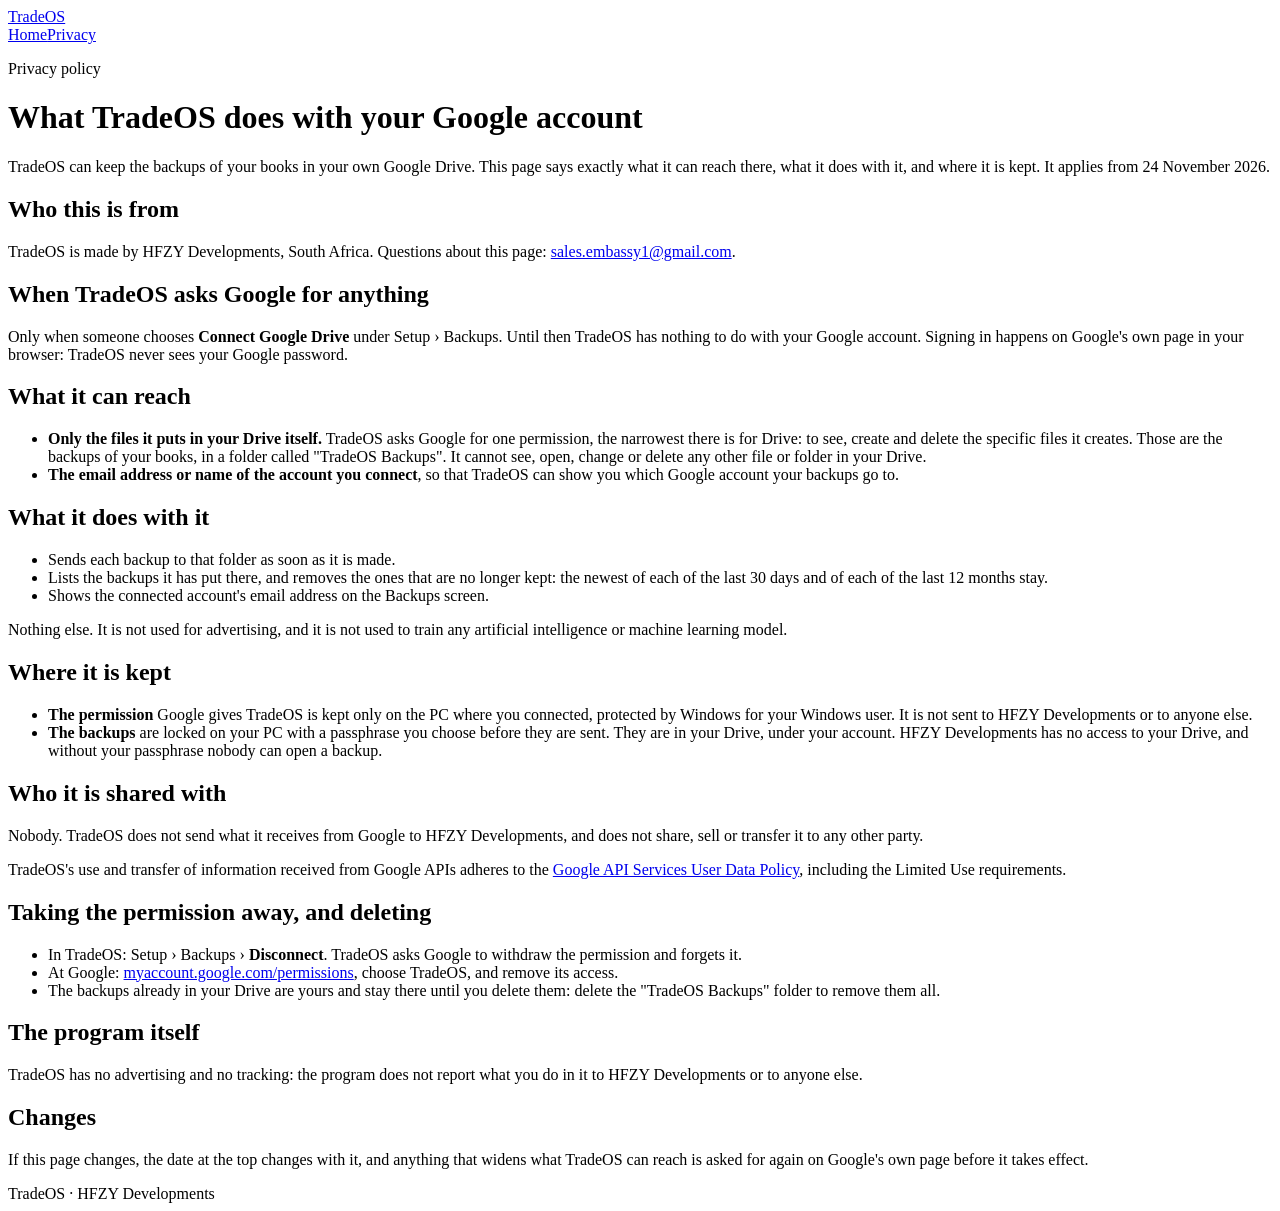
==== privacy.html @ 708564b5 "privacy.html: added" ====
<!doctype html>
<html lang="en">
<head>
<meta charset="utf-8">
<meta name="viewport" content="width=device-width, initial-scale=1">
<title>TradeOS privacy policy</title>
<meta name="description" content="What TradeOS does with your Google account when you keep backups in Google Drive: only the files it puts there itself, and nothing leaves your PC.">
<link rel="stylesheet" href="site.css">
</head>
<body>
<header class="top">
  <a class="mark" href="./">TradeOS</a>
  <nav><a href="./">Home</a><a href="privacy.html" aria-current="page">Privacy</a></nav>
</header>
<main class="paper">
  <p class="eyebrow">Privacy policy</p>
  <h1>What TradeOS does with your Google account</h1>
  <p class="lede">TradeOS can keep the backups of your books in your own Google Drive. This page says exactly what it can reach there, what it does with it, and where it is kept. It applies from 24 November 2026.</p>

  <h2>Who this is from</h2>
  <p>TradeOS is made by HFZY Developments, South Africa. Questions about this page: <a href="mailto:sales.embassy1@gmail.com">sales.embassy1@gmail.com</a>.</p>

  <h2>When TradeOS asks Google for anything</h2>
  <p>Only when someone chooses <strong>Connect Google Drive</strong> under Setup &rsaquo; Backups. Until then TradeOS has nothing to do with your Google account. Signing in happens on Google's own page in your browser: TradeOS never sees your Google password.</p>

  <h2>What it can reach</h2>
  <ul>
    <li><strong>Only the files it puts in your Drive itself.</strong> TradeOS asks Google for one permission, the narrowest there is for Drive: to see, create and delete the specific files it creates. Those are the backups of your books, in a folder called "TradeOS Backups". It cannot see, open, change or delete any other file or folder in your Drive.</li>
    <li><strong>The email address or name of the account you connect</strong>, so that TradeOS can show you which Google account your backups go to.</li>
  </ul>

  <h2>What it does with it</h2>
  <ul>
    <li>Sends each backup to that folder as soon as it is made.</li>
    <li>Lists the backups it has put there, and removes the ones that are no longer kept: the newest of each of the last 30 days and of each of the last 12 months stay.</li>
    <li>Shows the connected account's email address on the Backups screen.</li>
  </ul>
  <p>Nothing else. It is not used for advertising, and it is not used to train any artificial intelligence or machine learning model.</p>

  <h2>Where it is kept</h2>
  <ul>
    <li><strong>The permission</strong> Google gives TradeOS is kept only on the PC where you connected, protected by Windows for your Windows user. It is not sent to HFZY Developments or to anyone else.</li>
    <li><strong>The backups</strong> are locked on your PC with a passphrase you choose before they are sent. They are in your Drive, under your account. HFZY Developments has no access to your Drive, and without your passphrase nobody can open a backup.</li>
  </ul>

  <h2>Who it is shared with</h2>
  <p>Nobody. TradeOS does not send what it receives from Google to HFZY Developments, and does not share, sell or transfer it to any other party.</p>
  <p>TradeOS's use and transfer of information received from Google APIs adheres to the <a href="https://developers.google.com/terms/api-services-user-data-policy">Google API Services User Data Policy</a>, including the Limited Use requirements.</p>

  <h2>Taking the permission away, and deleting</h2>
  <ul>
    <li>In TradeOS: Setup &rsaquo; Backups &rsaquo; <strong>Disconnect</strong>. TradeOS asks Google to withdraw the permission and forgets it.</li>
    <li>At Google: <a href="https://myaccount.google.com/permissions">myaccount.google.com/permissions</a>, choose TradeOS, and remove its access.</li>
    <li>The backups already in your Drive are yours and stay there until you delete them: delete the "TradeOS Backups" folder to remove them all.</li>
  </ul>

  <h2>The program itself</h2>
  <p>TradeOS has no advertising and no tracking: the program does not report what you do in it to HFZY Developments or to anyone else.</p>

  <h2>Changes</h2>
  <p>If this page changes, the date at the top changes with it, and anything that widens what TradeOS can reach is asked for again on Google's own page before it takes effect.</p>
</main>
<footer class="foot">TradeOS &middot; HFZY Developments</footer>
</body>
</html>
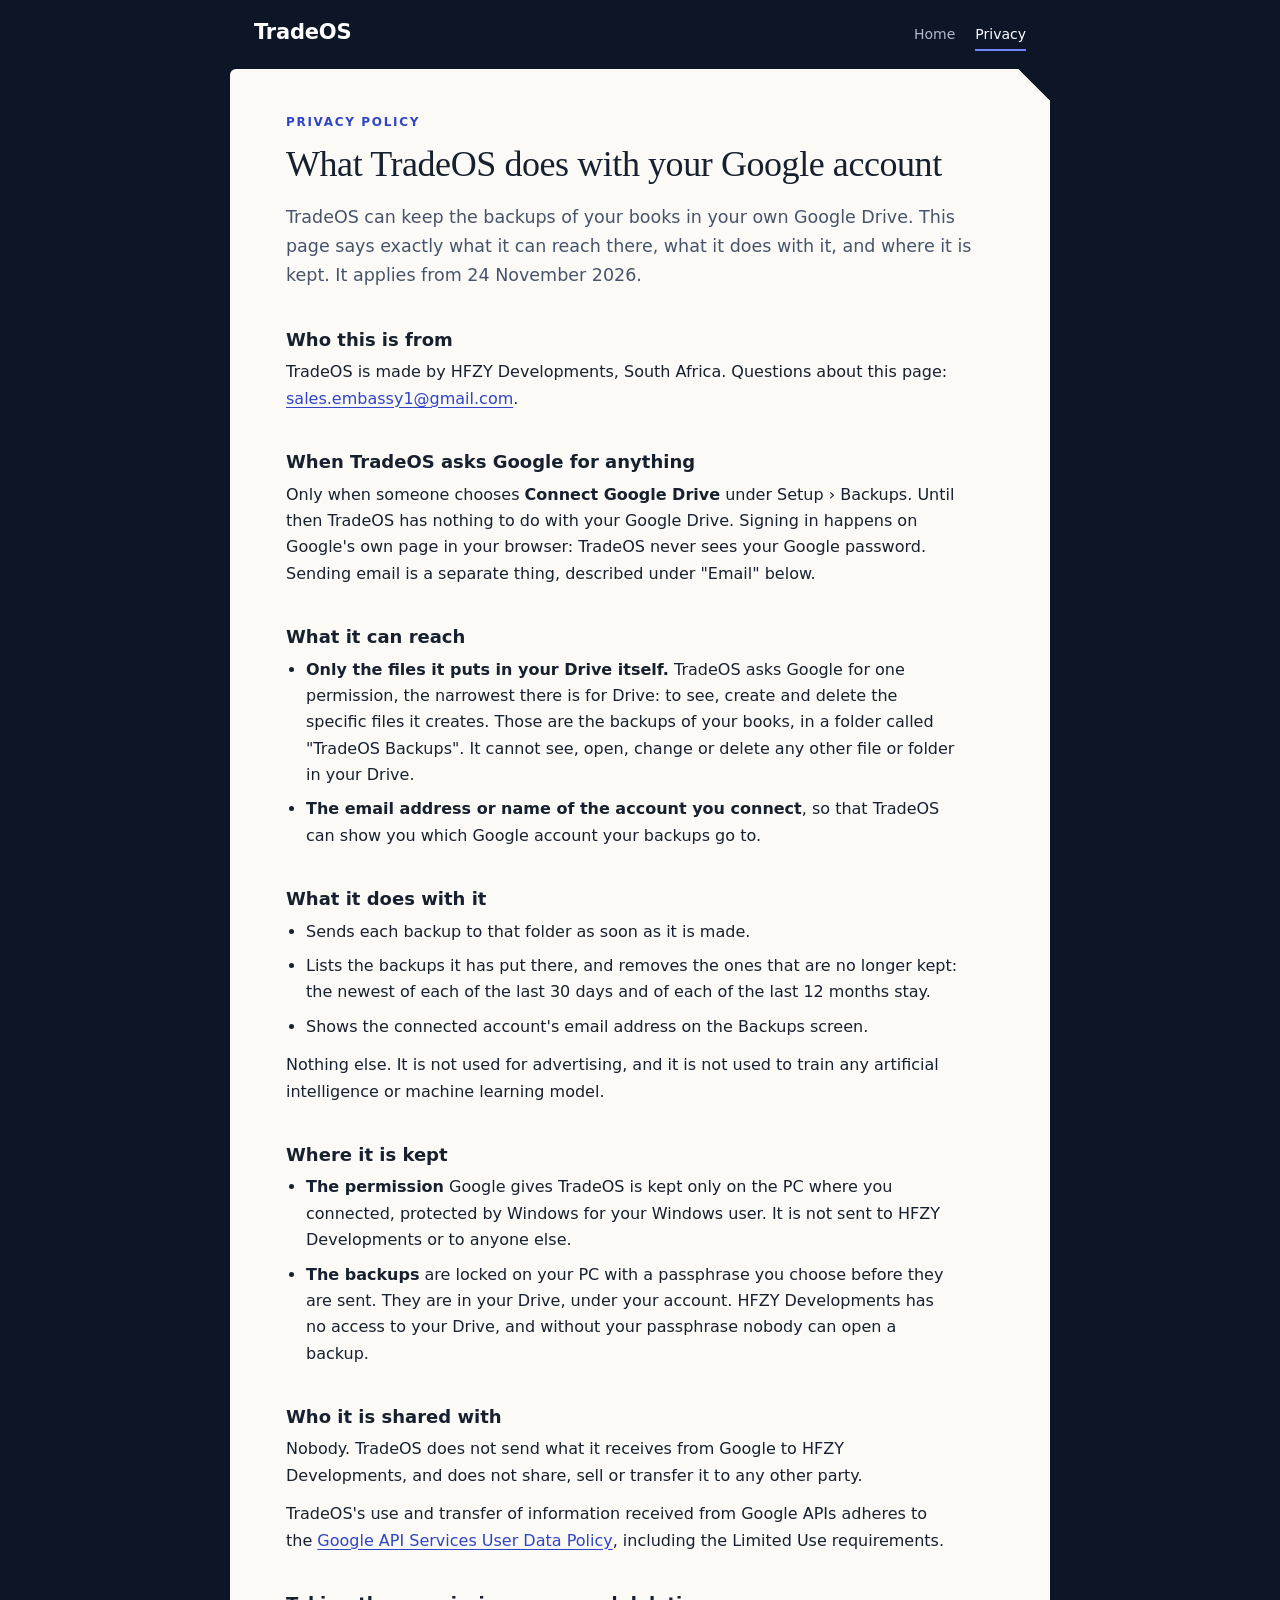
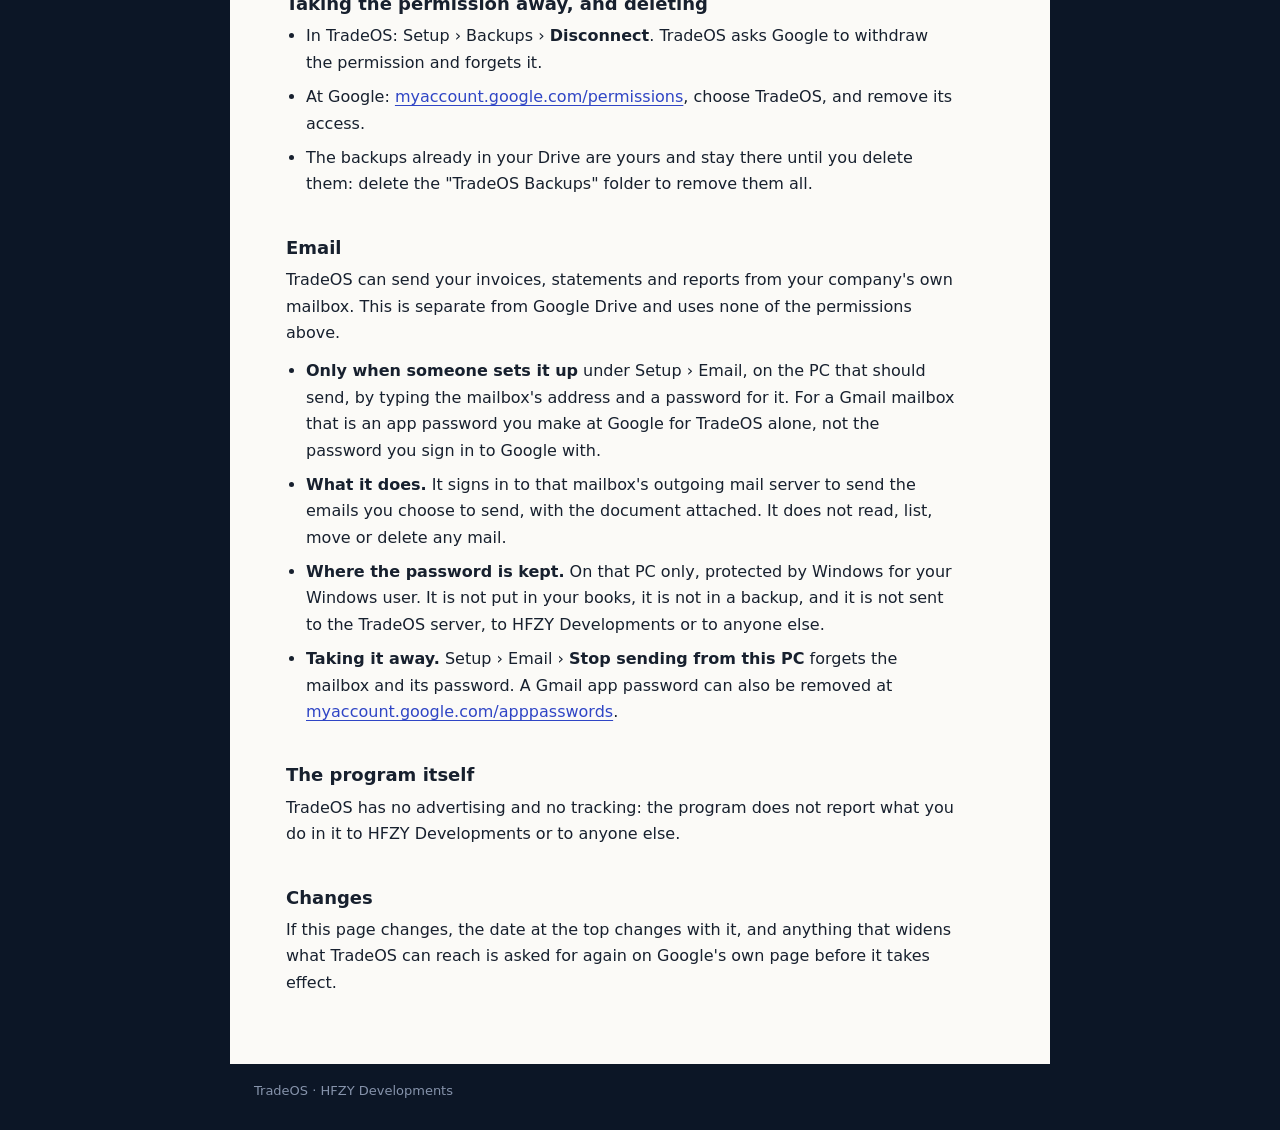
==== commit 37c9b38e: "privacy.html: brought up to date" ====
--- a/privacy.html
+++ b/privacy.html
@@ -21,7 +21,7 @@
   <p>TradeOS is made by HFZY Developments, South Africa. Questions about this page: <a href="mailto:sales.embassy1@gmail.com">sales.embassy1@gmail.com</a>.</p>
 
   <h2>When TradeOS asks Google for anything</h2>
-  <p>Only when someone chooses <strong>Connect Google Drive</strong> under Setup &rsaquo; Backups. Until then TradeOS has nothing to do with your Google account. Signing in happens on Google's own page in your browser: TradeOS never sees your Google password.</p>
+  <p>Only when someone chooses <strong>Connect Google Drive</strong> under Setup &rsaquo; Backups. Until then TradeOS has nothing to do with your Google Drive. Signing in happens on Google's own page in your browser: TradeOS never sees your Google password. Sending email is a separate thing, described under "Email" below.</p>
 
   <h2>What it can reach</h2>
   <ul>
@@ -54,6 +54,15 @@
     <li>The backups already in your Drive are yours and stay there until you delete them: delete the "TradeOS Backups" folder to remove them all.</li>
   </ul>
 
+  <h2>Email</h2>
+  <p>TradeOS can send your invoices, statements and reports from your company's own mailbox. This is separate from Google Drive and uses none of the permissions above.</p>
+  <ul>
+    <li><strong>Only when someone sets it up</strong> under Setup &rsaquo; Email, on the PC that should send, by typing the mailbox's address and a password for it. For a Gmail mailbox that is an app password you make at Google for TradeOS alone, not the password you sign in to Google with.</li>
+    <li><strong>What it does.</strong> It signs in to that mailbox's outgoing mail server to send the emails you choose to send, with the document attached. It does not read, list, move or delete any mail.</li>
+    <li><strong>Where the password is kept.</strong> On that PC only, protected by Windows for your Windows user. It is not put in your books, it is not in a backup, and it is not sent to the TradeOS server, to HFZY Developments or to anyone else.</li>
+    <li><strong>Taking it away.</strong> Setup &rsaquo; Email &rsaquo; <strong>Stop sending from this PC</strong> forgets the mailbox and its password. A Gmail app password can also be removed at <a href="https://myaccount.google.com/apppasswords">myaccount.google.com/apppasswords</a>.</li>
+  </ul>
+
   <h2>The program itself</h2>
   <p>TradeOS has no advertising and no tracking: the program does not report what you do in it to HFZY Developments or to anyone else.</p>
 
--- a/site.css
+++ b/site.css
@@ -0,0 +1,53 @@
+/* The two public pages for TradeOS: a home page and a privacy policy. No fonts or scripts are fetched from anywhere. */
+:root {
+  --chrome: #0c1626;
+  --paper: #fbfaf7;
+  --ink: #17202e;
+  --ink-2: #46546a;
+  --line: #e3e0d8;
+  --brand: #2f45c5;
+}
+* { box-sizing: border-box; }
+html { background: var(--chrome); }
+body {
+  margin: 0;
+  font: 16px/1.65 "Segoe UI", system-ui, -apple-system, "Helvetica Neue", Arial, sans-serif;
+  color: var(--ink);
+  -webkit-font-smoothing: antialiased;
+}
+.top {
+  display: flex; flex-wrap: wrap; align-items: baseline; justify-content: space-between; gap: 12px 24px;
+  max-width: 820px; margin: 0 auto; padding: 22px 24px 18px; color: #e7ecf6;
+}
+.mark { font: 600 21px/1 "Segoe UI", system-ui, sans-serif; letter-spacing: -0.01em; color: #fff; text-decoration: none; }
+.top nav { display: flex; gap: 20px; font-size: 14px; }
+.top nav a { color: #aeb9cf; text-decoration: none; padding-bottom: 3px; border-bottom: 2px solid transparent; }
+.top nav a:hover, .top nav a[aria-current="page"] { color: #fff; border-bottom-color: #6f83ff; }
+.paper {
+  max-width: 820px; margin: 0 auto; padding: 44px 56px 56px; background: var(--paper);
+  border-radius: 6px 6px 0 0; min-height: calc(100vh - 130px);
+  /* The folded corner the program's own paper has. */
+  background-image: linear-gradient(225deg, var(--chrome) 0 22px, #d9d5ca 22px 23px, transparent 23px);
+}
+.eyebrow { margin: 0 0 10px; font-size: 12px; font-weight: 600; letter-spacing: 0.14em; text-transform: uppercase; color: var(--brand); }
+h1 { margin: 0 0 18px; font: 500 36px/1.18 Georgia, "Times New Roman", serif; letter-spacing: -0.012em; text-wrap: balance; }
+h2 { margin: 38px 0 8px; font: 600 18px/1.3 "Segoe UI", system-ui, sans-serif; }
+p { margin: 0 0 12px; max-width: 66ch; }
+.lede { font-size: 17.5px; color: var(--ink-2); }
+ul { margin: 0 0 12px; padding-left: 20px; max-width: 66ch; }
+li { margin-bottom: 8px; }
+a { color: var(--brand); text-underline-offset: 3px; }
+a:focus-visible { outline: 2px solid var(--brand); outline-offset: 3px; border-radius: 2px; }
+.facts { display: grid; grid-template-columns: repeat(3, 1fr); margin: 30px 0 6px; border: 1px solid var(--line); border-radius: 8px; background: #fff; }
+.facts div { padding: 16px 18px; border-left: 1px solid var(--line); }
+.facts div:first-child { border-left: 0; }
+.facts strong { display: block; font-size: 14.5px; }
+.facts span { display: block; margin-top: 3px; font-size: 13.5px; line-height: 1.5; color: var(--ink-2); }
+.foot { max-width: 820px; margin: 0 auto; padding: 16px 24px 28px; font-size: 13px; color: #8693ab; }
+@media (max-width: 640px) {
+  .paper { padding: 32px 22px 40px; border-radius: 0; }
+  h1 { font-size: 28px; }
+  .facts { grid-template-columns: 1fr; }
+  .facts div { border-left: 0; border-top: 1px solid var(--line); }
+  .facts div:first-child { border-top: 0; }
+}
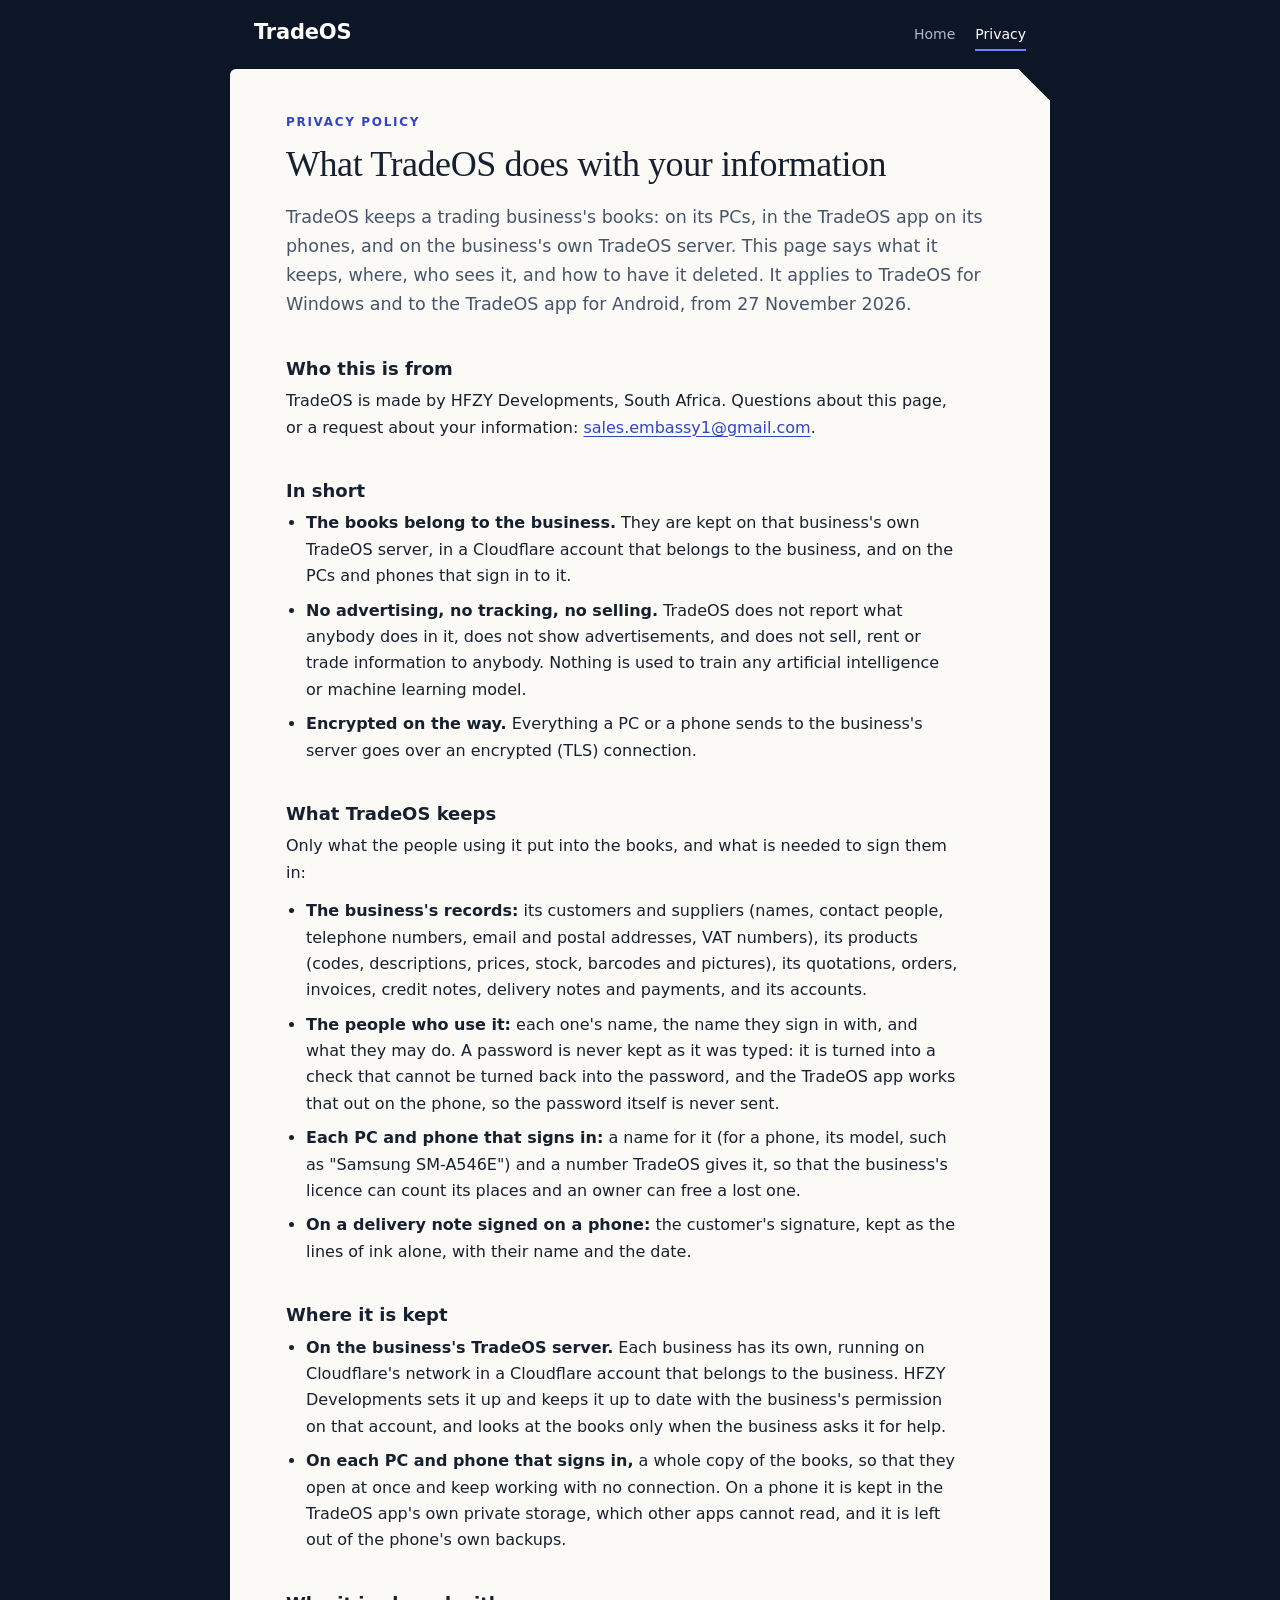
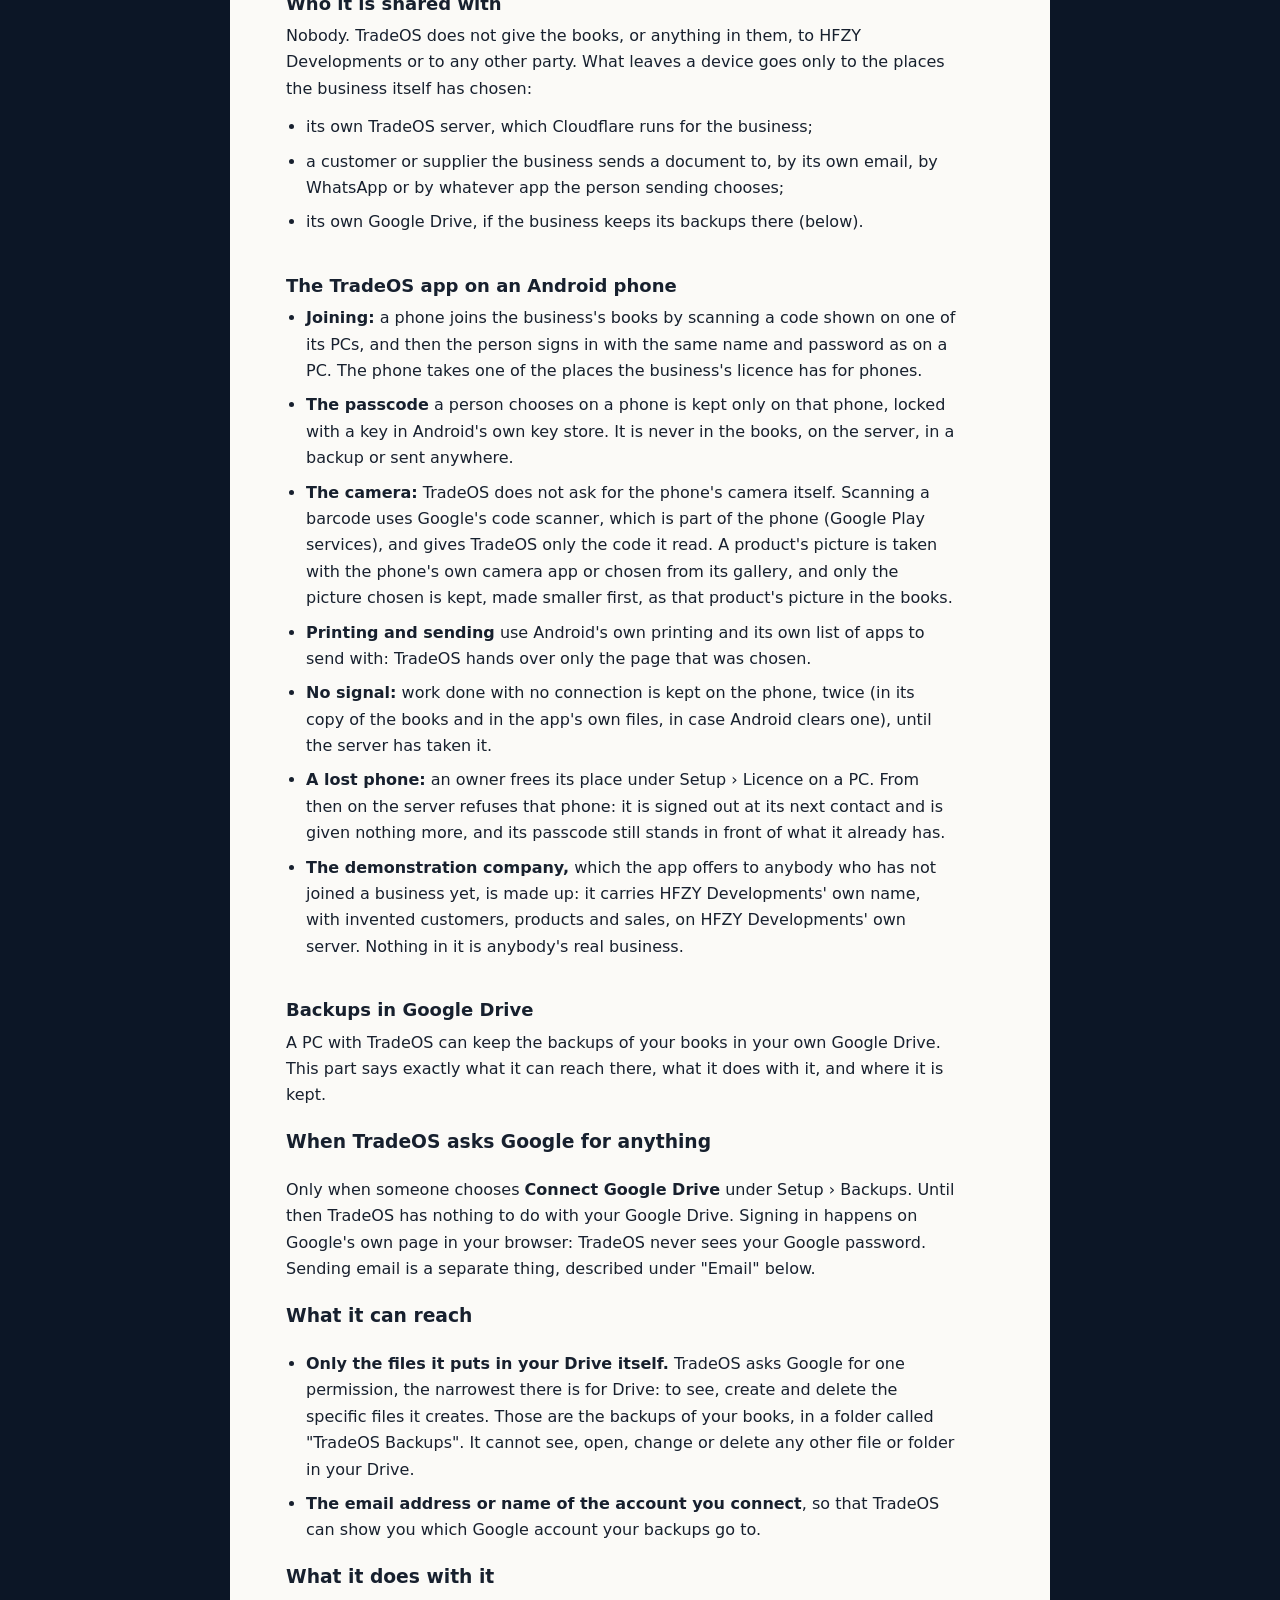
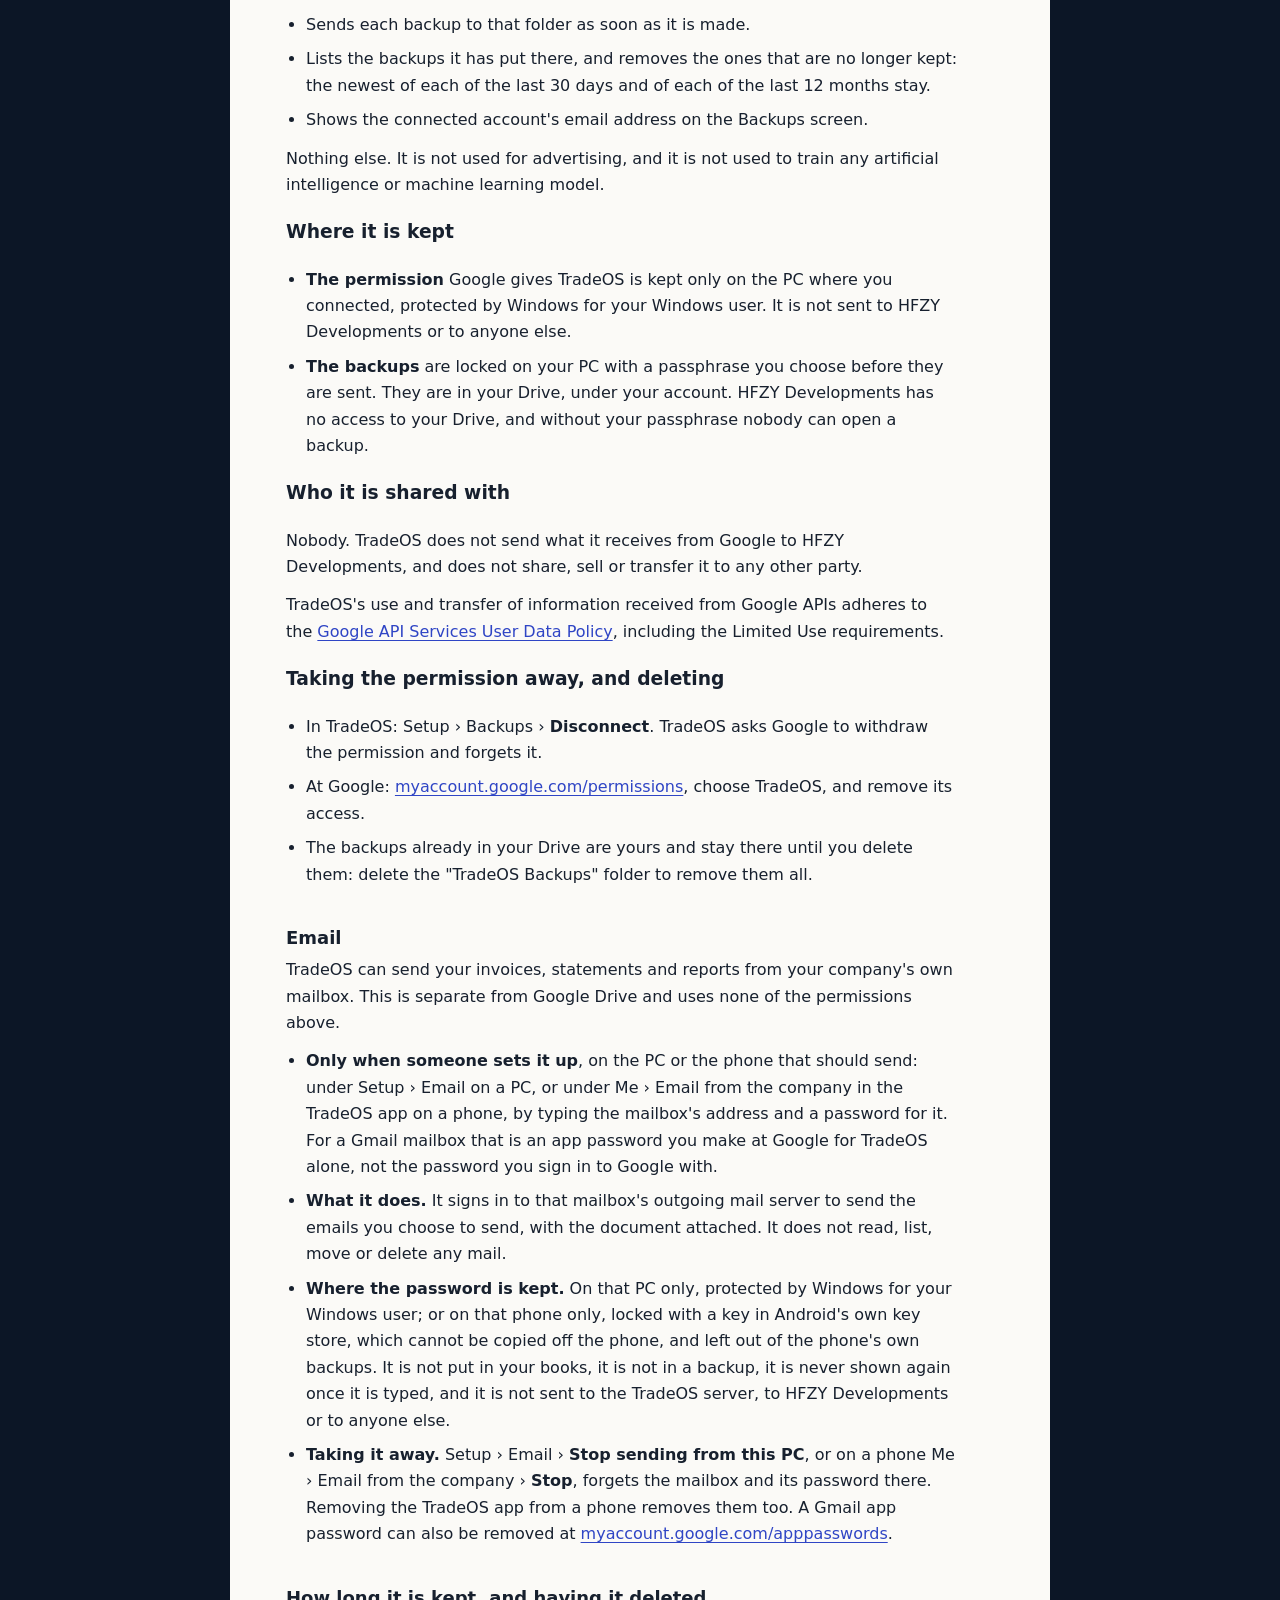
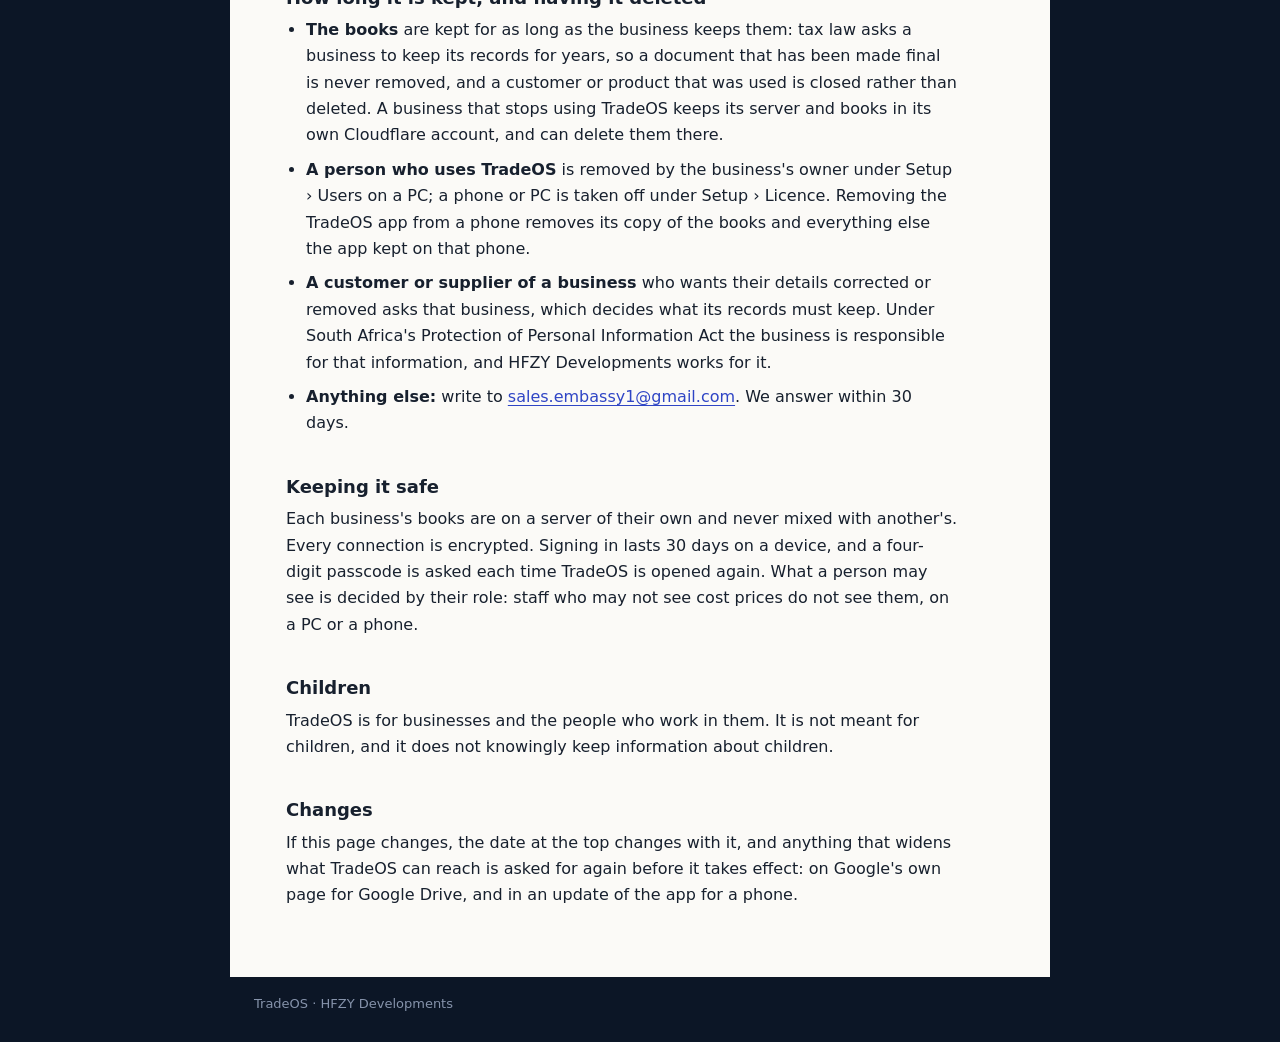
==== commit c167783d: "privacy.html: brought up to date" ====
--- a/privacy.html
+++ b/privacy.html
@@ -4,7 +4,7 @@
 <meta charset="utf-8">
 <meta name="viewport" content="width=device-width, initial-scale=1">
 <title>TradeOS privacy policy</title>
-<meta name="description" content="What TradeOS does with your Google account when you keep backups in Google Drive: only the files it puts there itself, and nothing leaves your PC.">
+<meta name="description" content="What TradeOS, on a PC and on an Android phone, does with a business's information: where it is kept, who it is shared with (nobody), and how to have it deleted.">
 <link rel="stylesheet" href="site.css">
 </head>
 <body>
@@ -14,22 +14,66 @@
 </header>
 <main class="paper">
   <p class="eyebrow">Privacy policy</p>
-  <h1>What TradeOS does with your Google account</h1>
-  <p class="lede">TradeOS can keep the backups of your books in your own Google Drive. This page says exactly what it can reach there, what it does with it, and where it is kept. It applies from 24 November 2026.</p>
+  <h1>What TradeOS does with your information</h1>
+  <p class="lede">TradeOS keeps a trading business's books: on its PCs, in the TradeOS app on its phones, and on the business's own TradeOS server. This page says what it keeps, where, who sees it, and how to have it deleted. It applies to TradeOS for Windows and to the TradeOS app for Android, from 27 November 2026.</p>
 
   <h2>Who this is from</h2>
-  <p>TradeOS is made by HFZY Developments, South Africa. Questions about this page: <a href="mailto:sales.embassy1@gmail.com">sales.embassy1@gmail.com</a>.</p>
+  <p>TradeOS is made by HFZY Developments, South Africa. Questions about this page, or a request about your information: <a href="mailto:sales.embassy1@gmail.com">sales.embassy1@gmail.com</a>.</p>
 
-  <h2>When TradeOS asks Google for anything</h2>
+  <h2>In short</h2>
+  <ul>
+    <li><strong>The books belong to the business.</strong> They are kept on that business's own TradeOS server, in a Cloudflare account that belongs to the business, and on the PCs and phones that sign in to it.</li>
+    <li><strong>No advertising, no tracking, no selling.</strong> TradeOS does not report what anybody does in it, does not show advertisements, and does not sell, rent or trade information to anybody. Nothing is used to train any artificial intelligence or machine learning model.</li>
+    <li><strong>Encrypted on the way.</strong> Everything a PC or a phone sends to the business's server goes over an encrypted (TLS) connection.</li>
+  </ul>
+
+  <h2>What TradeOS keeps</h2>
+  <p>Only what the people using it put into the books, and what is needed to sign them in:</p>
+  <ul>
+    <li><strong>The business's records:</strong> its customers and suppliers (names, contact people, telephone numbers, email and postal addresses, VAT numbers), its products (codes, descriptions, prices, stock, barcodes and pictures), its quotations, orders, invoices, credit notes, delivery notes and payments, and its accounts.</li>
+    <li><strong>The people who use it:</strong> each one's name, the name they sign in with, and what they may do. A password is never kept as it was typed: it is turned into a check that cannot be turned back into the password, and the TradeOS app works that out on the phone, so the password itself is never sent.</li>
+    <li><strong>Each PC and phone that signs in:</strong> a name for it (for a phone, its model, such as "Samsung SM-A546E") and a number TradeOS gives it, so that the business's licence can count its places and an owner can free a lost one.</li>
+    <li><strong>On a delivery note signed on a phone:</strong> the customer's signature, kept as the lines of ink alone, with their name and the date.</li>
+  </ul>
+
+  <h2>Where it is kept</h2>
+  <ul>
+    <li><strong>On the business's TradeOS server.</strong> Each business has its own, running on Cloudflare's network in a Cloudflare account that belongs to the business. HFZY Developments sets it up and keeps it up to date with the business's permission on that account, and looks at the books only when the business asks it for help.</li>
+    <li><strong>On each PC and phone that signs in,</strong> a whole copy of the books, so that they open at once and keep working with no connection. On a phone it is kept in the TradeOS app's own private storage, which other apps cannot read, and it is left out of the phone's own backups.</li>
+  </ul>
+
+  <h2>Who it is shared with</h2>
+  <p>Nobody. TradeOS does not give the books, or anything in them, to HFZY Developments or to any other party. What leaves a device goes only to the places the business itself has chosen:</p>
+  <ul>
+    <li>its own TradeOS server, which Cloudflare runs for the business;</li>
+    <li>a customer or supplier the business sends a document to, by its own email, by WhatsApp or by whatever app the person sending chooses;</li>
+    <li>its own Google Drive, if the business keeps its backups there (below).</li>
+  </ul>
+
+  <h2>The TradeOS app on an Android phone</h2>
+  <ul>
+    <li><strong>Joining:</strong> a phone joins the business's books by scanning a code shown on one of its PCs, and then the person signs in with the same name and password as on a PC. The phone takes one of the places the business's licence has for phones.</li>
+    <li><strong>The passcode</strong> a person chooses on a phone is kept only on that phone, locked with a key in Android's own key store. It is never in the books, on the server, in a backup or sent anywhere.</li>
+    <li><strong>The camera:</strong> TradeOS does not ask for the phone's camera itself. Scanning a barcode uses Google's code scanner, which is part of the phone (Google Play services), and gives TradeOS only the code it read. A product's picture is taken with the phone's own camera app or chosen from its gallery, and only the picture chosen is kept, made smaller first, as that product's picture in the books.</li>
+    <li><strong>Printing and sending</strong> use Android's own printing and its own list of apps to send with: TradeOS hands over only the page that was chosen.</li>
+    <li><strong>No signal:</strong> work done with no connection is kept on the phone, twice (in its copy of the books and in the app's own files, in case Android clears one), until the server has taken it.</li>
+    <li><strong>A lost phone:</strong> an owner frees its place under Setup &rsaquo; Licence on a PC. From then on the server refuses that phone: it is signed out at its next contact and is given nothing more, and its passcode still stands in front of what it already has.</li>
+    <li><strong>The demonstration company,</strong> which the app offers to anybody who has not joined a business yet, is made up: it carries HFZY Developments' own name, with invented customers, products and sales, on HFZY Developments' own server. Nothing in it is anybody's real business.</li>
+  </ul>
+
+  <h2>Backups in Google Drive</h2>
+  <p>A PC with TradeOS can keep the backups of your books in your own Google Drive. This part says exactly what it can reach there, what it does with it, and where it is kept.</p>
+
+  <h3>When TradeOS asks Google for anything</h3>
   <p>Only when someone chooses <strong>Connect Google Drive</strong> under Setup &rsaquo; Backups. Until then TradeOS has nothing to do with your Google Drive. Signing in happens on Google's own page in your browser: TradeOS never sees your Google password. Sending email is a separate thing, described under "Email" below.</p>
 
-  <h2>What it can reach</h2>
+  <h3>What it can reach</h3>
   <ul>
     <li><strong>Only the files it puts in your Drive itself.</strong> TradeOS asks Google for one permission, the narrowest there is for Drive: to see, create and delete the specific files it creates. Those are the backups of your books, in a folder called "TradeOS Backups". It cannot see, open, change or delete any other file or folder in your Drive.</li>
     <li><strong>The email address or name of the account you connect</strong>, so that TradeOS can show you which Google account your backups go to.</li>
   </ul>
 
-  <h2>What it does with it</h2>
+  <h3>What it does with it</h3>
   <ul>
     <li>Sends each backup to that folder as soon as it is made.</li>
     <li>Lists the backups it has put there, and removes the ones that are no longer kept: the newest of each of the last 30 days and of each of the last 12 months stay.</li>
@@ -37,17 +81,17 @@
   </ul>
   <p>Nothing else. It is not used for advertising, and it is not used to train any artificial intelligence or machine learning model.</p>
 
-  <h2>Where it is kept</h2>
+  <h3>Where it is kept</h3>
   <ul>
     <li><strong>The permission</strong> Google gives TradeOS is kept only on the PC where you connected, protected by Windows for your Windows user. It is not sent to HFZY Developments or to anyone else.</li>
     <li><strong>The backups</strong> are locked on your PC with a passphrase you choose before they are sent. They are in your Drive, under your account. HFZY Developments has no access to your Drive, and without your passphrase nobody can open a backup.</li>
   </ul>
 
-  <h2>Who it is shared with</h2>
+  <h3>Who it is shared with</h3>
   <p>Nobody. TradeOS does not send what it receives from Google to HFZY Developments, and does not share, sell or transfer it to any other party.</p>
   <p>TradeOS's use and transfer of information received from Google APIs adheres to the <a href="https://developers.google.com/terms/api-services-user-data-policy">Google API Services User Data Policy</a>, including the Limited Use requirements.</p>
 
-  <h2>Taking the permission away, and deleting</h2>
+  <h3>Taking the permission away, and deleting</h3>
   <ul>
     <li>In TradeOS: Setup &rsaquo; Backups &rsaquo; <strong>Disconnect</strong>. TradeOS asks Google to withdraw the permission and forgets it.</li>
     <li>At Google: <a href="https://myaccount.google.com/permissions">myaccount.google.com/permissions</a>, choose TradeOS, and remove its access.</li>
@@ -57,17 +101,28 @@
   <h2>Email</h2>
   <p>TradeOS can send your invoices, statements and reports from your company's own mailbox. This is separate from Google Drive and uses none of the permissions above.</p>
   <ul>
-    <li><strong>Only when someone sets it up</strong> under Setup &rsaquo; Email, on the PC that should send, by typing the mailbox's address and a password for it. For a Gmail mailbox that is an app password you make at Google for TradeOS alone, not the password you sign in to Google with.</li>
+    <li><strong>Only when someone sets it up</strong>, on the PC or the phone that should send: under Setup &rsaquo; Email on a PC, or under Me &rsaquo; Email from the company in the TradeOS app on a phone, by typing the mailbox's address and a password for it. For a Gmail mailbox that is an app password you make at Google for TradeOS alone, not the password you sign in to Google with.</li>
     <li><strong>What it does.</strong> It signs in to that mailbox's outgoing mail server to send the emails you choose to send, with the document attached. It does not read, list, move or delete any mail.</li>
-    <li><strong>Where the password is kept.</strong> On that PC only, protected by Windows for your Windows user. It is not put in your books, it is not in a backup, and it is not sent to the TradeOS server, to HFZY Developments or to anyone else.</li>
-    <li><strong>Taking it away.</strong> Setup &rsaquo; Email &rsaquo; <strong>Stop sending from this PC</strong> forgets the mailbox and its password. A Gmail app password can also be removed at <a href="https://myaccount.google.com/apppasswords">myaccount.google.com/apppasswords</a>.</li>
+    <li><strong>Where the password is kept.</strong> On that PC only, protected by Windows for your Windows user; or on that phone only, locked with a key in Android's own key store, which cannot be copied off the phone, and left out of the phone's own backups. It is not put in your books, it is not in a backup, it is never shown again once it is typed, and it is not sent to the TradeOS server, to HFZY Developments or to anyone else.</li>
+    <li><strong>Taking it away.</strong> Setup &rsaquo; Email &rsaquo; <strong>Stop sending from this PC</strong>, or on a phone Me &rsaquo; Email from the company &rsaquo; <strong>Stop</strong>, forgets the mailbox and its password there. Removing the TradeOS app from a phone removes them too. A Gmail app password can also be removed at <a href="https://myaccount.google.com/apppasswords">myaccount.google.com/apppasswords</a>.</li>
   </ul>
 
-  <h2>The program itself</h2>
-  <p>TradeOS has no advertising and no tracking: the program does not report what you do in it to HFZY Developments or to anyone else.</p>
+  <h2 id="deleting">How long it is kept, and having it deleted</h2>
+  <ul>
+    <li><strong>The books</strong> are kept for as long as the business keeps them: tax law asks a business to keep its records for years, so a document that has been made final is never removed, and a customer or product that was used is closed rather than deleted. A business that stops using TradeOS keeps its server and books in its own Cloudflare account, and can delete them there.</li>
+    <li><strong>A person who uses TradeOS</strong> is removed by the business's owner under Setup &rsaquo; Users on a PC; a phone or PC is taken off under Setup &rsaquo; Licence. Removing the TradeOS app from a phone removes its copy of the books and everything else the app kept on that phone.</li>
+    <li><strong>A customer or supplier of a business</strong> who wants their details corrected or removed asks that business, which decides what its records must keep. Under South Africa's Protection of Personal Information Act the business is responsible for that information, and HFZY Developments works for it.</li>
+    <li><strong>Anything else:</strong> write to <a href="mailto:sales.embassy1@gmail.com">sales.embassy1@gmail.com</a>. We answer within 30 days.</li>
+  </ul>
+
+  <h2>Keeping it safe</h2>
+  <p>Each business's books are on a server of their own and never mixed with another's. Every connection is encrypted. Signing in lasts 30 days on a device, and a four-digit passcode is asked each time TradeOS is opened again. What a person may see is decided by their role: staff who may not see cost prices do not see them, on a PC or a phone.</p>
+
+  <h2>Children</h2>
+  <p>TradeOS is for businesses and the people who work in them. It is not meant for children, and it does not knowingly keep information about children.</p>
 
   <h2>Changes</h2>
-  <p>If this page changes, the date at the top changes with it, and anything that widens what TradeOS can reach is asked for again on Google's own page before it takes effect.</p>
+  <p>If this page changes, the date at the top changes with it, and anything that widens what TradeOS can reach is asked for again before it takes effect: on Google's own page for Google Drive, and in an update of the app for a phone.</p>
 </main>
 <footer class="foot">TradeOS &middot; HFZY Developments</footer>
 </body>
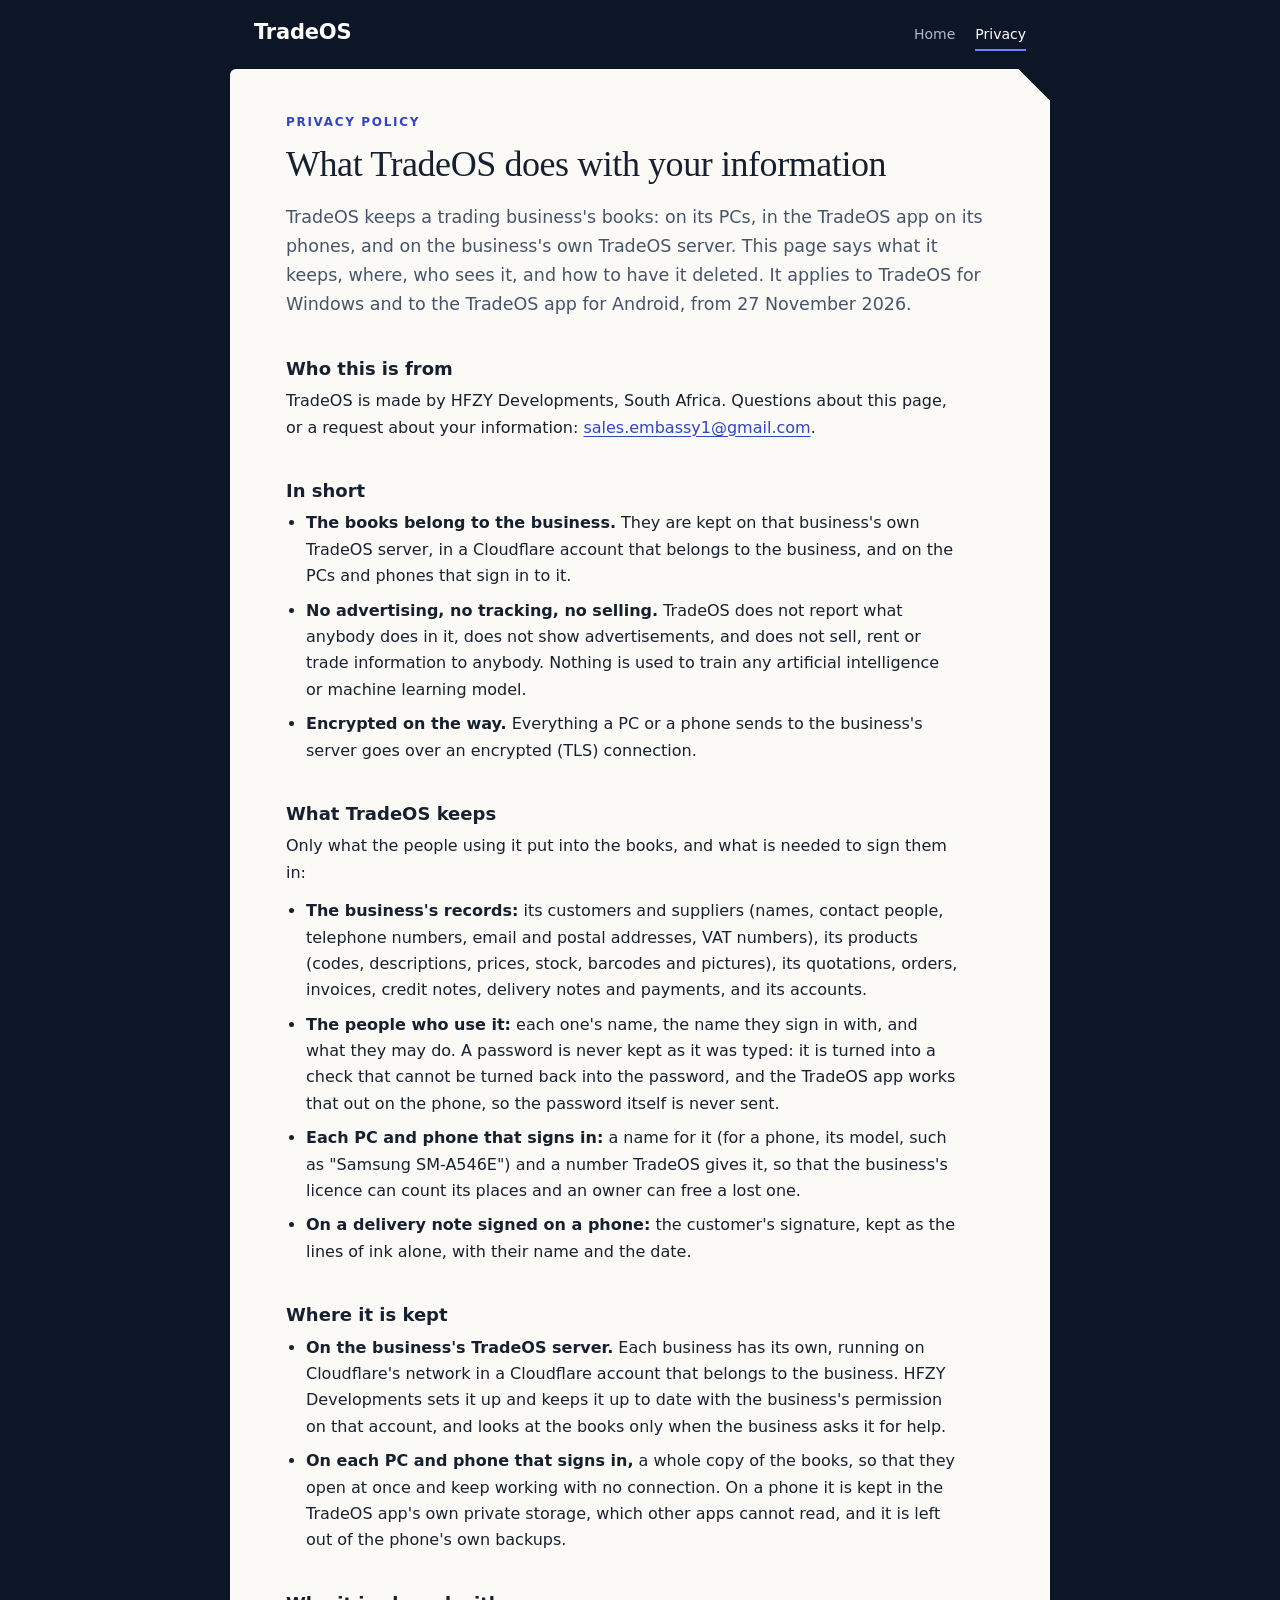
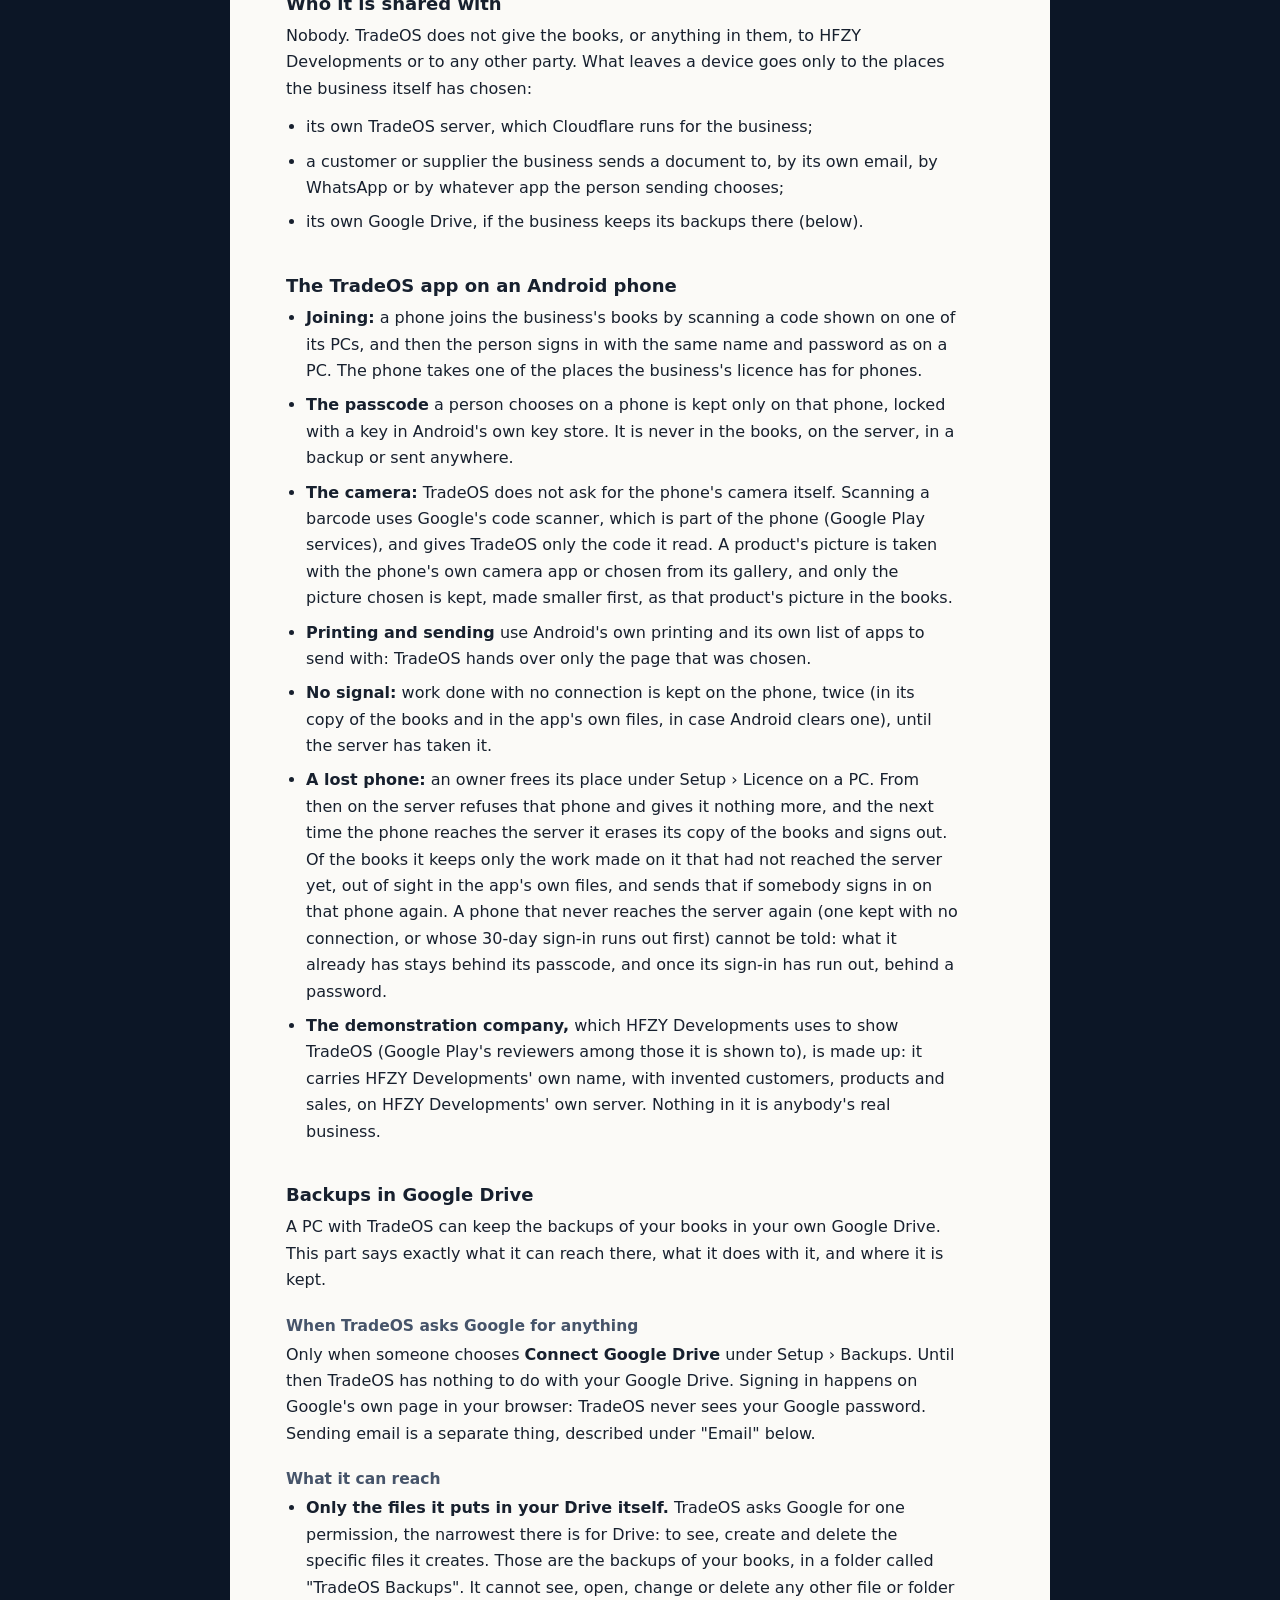
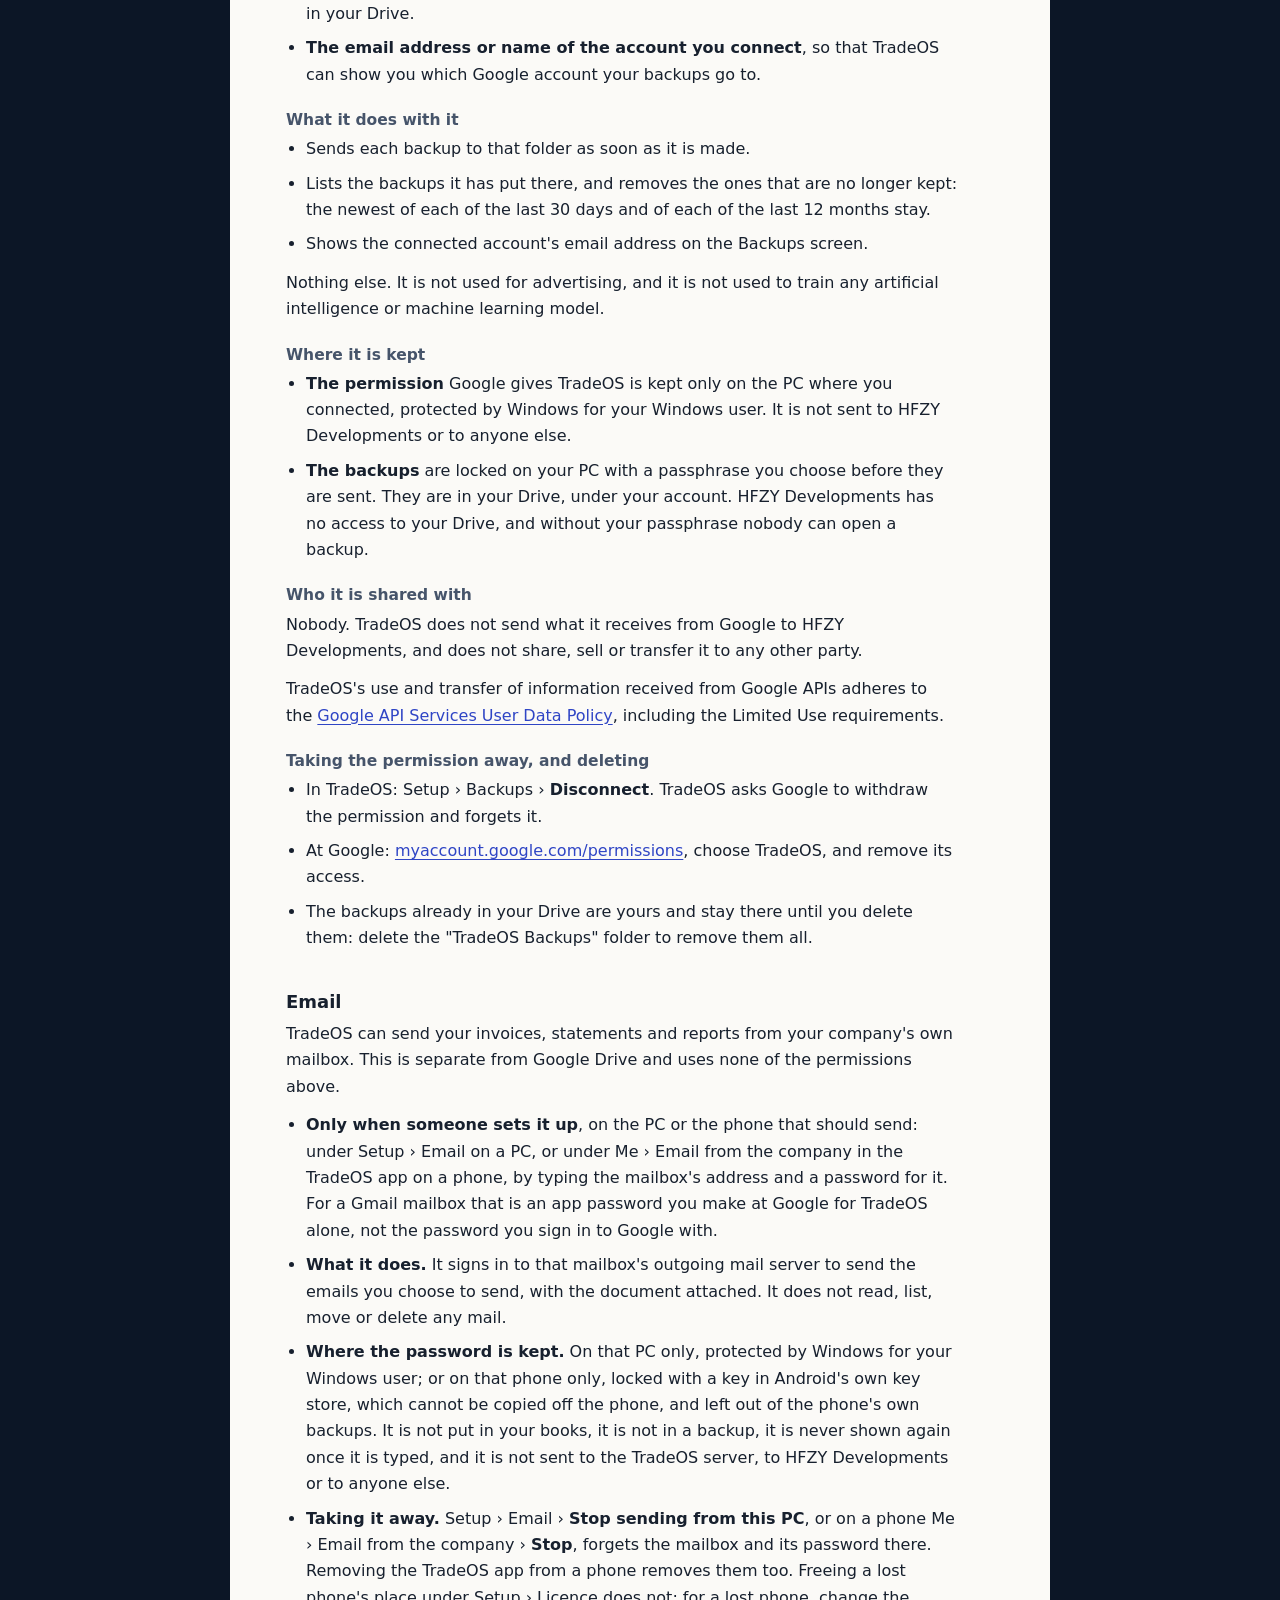
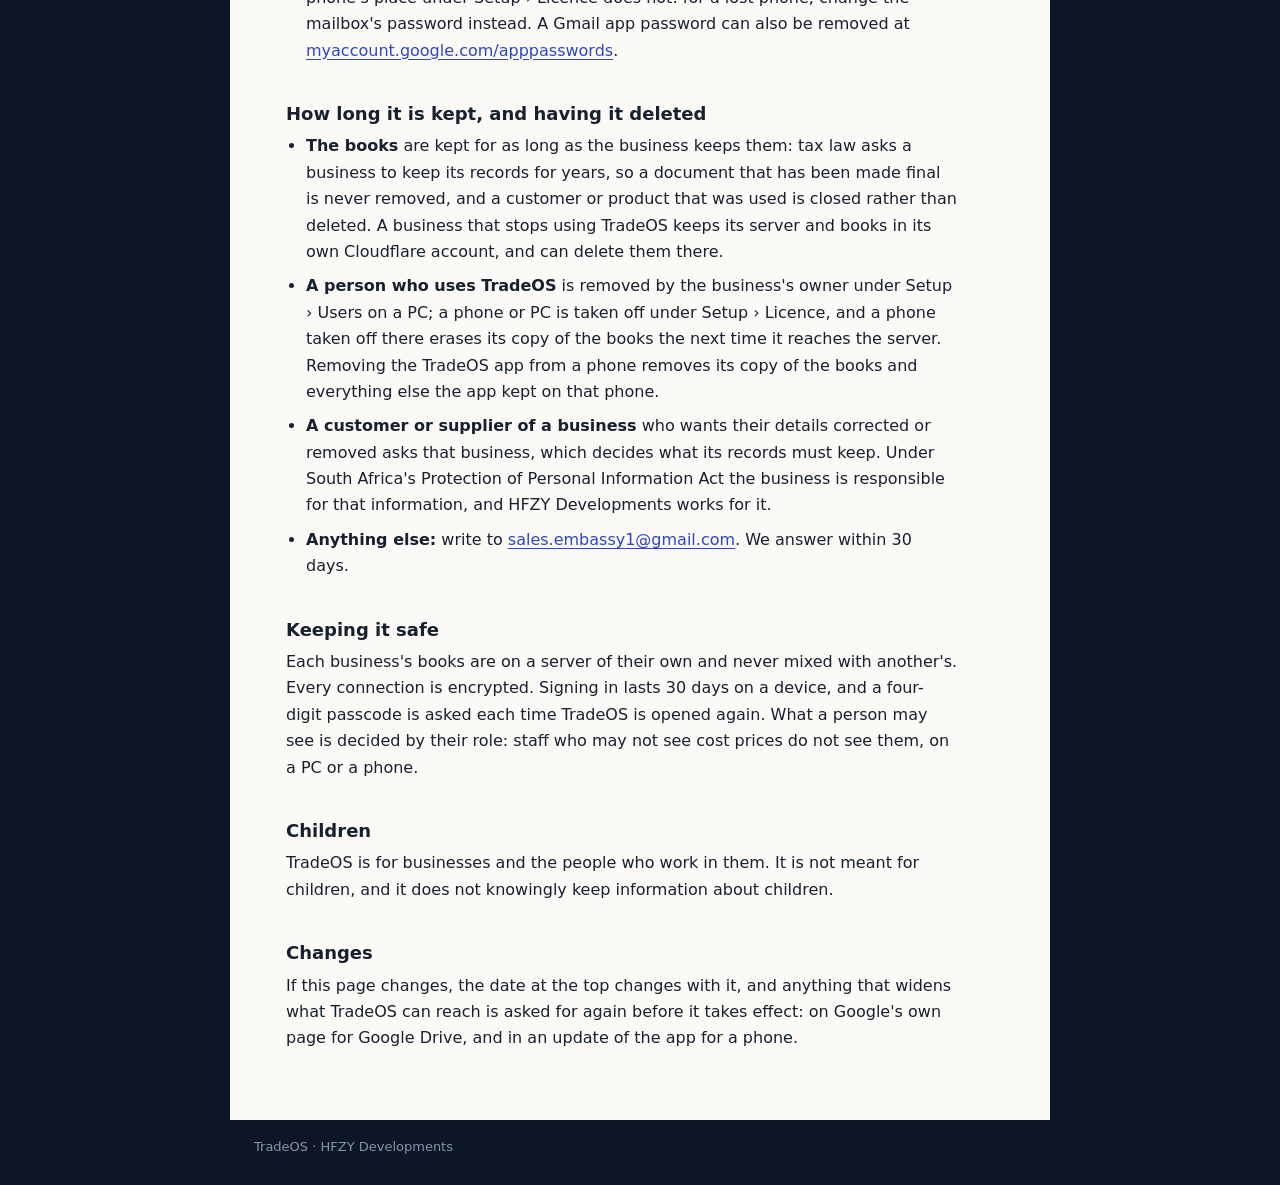
==== commit c6a68b50: "privacy.html: brought up to date" ====
--- a/privacy.html
+++ b/privacy.html
@@ -57,8 +57,8 @@
     <li><strong>The camera:</strong> TradeOS does not ask for the phone's camera itself. Scanning a barcode uses Google's code scanner, which is part of the phone (Google Play services), and gives TradeOS only the code it read. A product's picture is taken with the phone's own camera app or chosen from its gallery, and only the picture chosen is kept, made smaller first, as that product's picture in the books.</li>
     <li><strong>Printing and sending</strong> use Android's own printing and its own list of apps to send with: TradeOS hands over only the page that was chosen.</li>
     <li><strong>No signal:</strong> work done with no connection is kept on the phone, twice (in its copy of the books and in the app's own files, in case Android clears one), until the server has taken it.</li>
-    <li><strong>A lost phone:</strong> an owner frees its place under Setup &rsaquo; Licence on a PC. From then on the server refuses that phone: it is signed out at its next contact and is given nothing more, and its passcode still stands in front of what it already has.</li>
-    <li><strong>The demonstration company,</strong> which the app offers to anybody who has not joined a business yet, is made up: it carries HFZY Developments' own name, with invented customers, products and sales, on HFZY Developments' own server. Nothing in it is anybody's real business.</li>
+    <li><strong>A lost phone:</strong> an owner frees its place under Setup &rsaquo; Licence on a PC. From then on the server refuses that phone and gives it nothing more, and the next time the phone reaches the server it erases its copy of the books and signs out. Of the books it keeps only the work made on it that had not reached the server yet, out of sight in the app's own files, and sends that if somebody signs in on that phone again. A phone that never reaches the server again (one kept with no connection, or whose 30-day sign-in runs out first) cannot be told: what it already has stays behind its passcode, and once its sign-in has run out, behind a password.</li>
+    <li><strong>The demonstration company,</strong> which HFZY Developments uses to show TradeOS (Google Play's reviewers among those it is shown to), is made up: it carries HFZY Developments' own name, with invented customers, products and sales, on HFZY Developments' own server. Nothing in it is anybody's real business.</li>
   </ul>
 
   <h2>Backups in Google Drive</h2>
@@ -104,13 +104,13 @@
     <li><strong>Only when someone sets it up</strong>, on the PC or the phone that should send: under Setup &rsaquo; Email on a PC, or under Me &rsaquo; Email from the company in the TradeOS app on a phone, by typing the mailbox's address and a password for it. For a Gmail mailbox that is an app password you make at Google for TradeOS alone, not the password you sign in to Google with.</li>
     <li><strong>What it does.</strong> It signs in to that mailbox's outgoing mail server to send the emails you choose to send, with the document attached. It does not read, list, move or delete any mail.</li>
     <li><strong>Where the password is kept.</strong> On that PC only, protected by Windows for your Windows user; or on that phone only, locked with a key in Android's own key store, which cannot be copied off the phone, and left out of the phone's own backups. It is not put in your books, it is not in a backup, it is never shown again once it is typed, and it is not sent to the TradeOS server, to HFZY Developments or to anyone else.</li>
-    <li><strong>Taking it away.</strong> Setup &rsaquo; Email &rsaquo; <strong>Stop sending from this PC</strong>, or on a phone Me &rsaquo; Email from the company &rsaquo; <strong>Stop</strong>, forgets the mailbox and its password there. Removing the TradeOS app from a phone removes them too. A Gmail app password can also be removed at <a href="https://myaccount.google.com/apppasswords">myaccount.google.com/apppasswords</a>.</li>
+    <li><strong>Taking it away.</strong> Setup &rsaquo; Email &rsaquo; <strong>Stop sending from this PC</strong>, or on a phone Me &rsaquo; Email from the company &rsaquo; <strong>Stop</strong>, forgets the mailbox and its password there. Removing the TradeOS app from a phone removes them too. Freeing a lost phone's place under Setup &rsaquo; Licence does not: for a lost phone, change the mailbox's password instead. A Gmail app password can also be removed at <a href="https://myaccount.google.com/apppasswords">myaccount.google.com/apppasswords</a>.</li>
   </ul>
 
   <h2 id="deleting">How long it is kept, and having it deleted</h2>
   <ul>
     <li><strong>The books</strong> are kept for as long as the business keeps them: tax law asks a business to keep its records for years, so a document that has been made final is never removed, and a customer or product that was used is closed rather than deleted. A business that stops using TradeOS keeps its server and books in its own Cloudflare account, and can delete them there.</li>
-    <li><strong>A person who uses TradeOS</strong> is removed by the business's owner under Setup &rsaquo; Users on a PC; a phone or PC is taken off under Setup &rsaquo; Licence. Removing the TradeOS app from a phone removes its copy of the books and everything else the app kept on that phone.</li>
+    <li><strong>A person who uses TradeOS</strong> is removed by the business's owner under Setup &rsaquo; Users on a PC; a phone or PC is taken off under Setup &rsaquo; Licence, and a phone taken off there erases its copy of the books the next time it reaches the server. Removing the TradeOS app from a phone removes its copy of the books and everything else the app kept on that phone.</li>
     <li><strong>A customer or supplier of a business</strong> who wants their details corrected or removed asks that business, which decides what its records must keep. Under South Africa's Protection of Personal Information Act the business is responsible for that information, and HFZY Developments works for it.</li>
     <li><strong>Anything else:</strong> write to <a href="mailto:sales.embassy1@gmail.com">sales.embassy1@gmail.com</a>. We answer within 30 days.</li>
   </ul>
--- a/site.css
+++ b/site.css
@@ -32,6 +32,7 @@
 .eyebrow { margin: 0 0 10px; font-size: 12px; font-weight: 600; letter-spacing: 0.14em; text-transform: uppercase; color: var(--brand); }
 h1 { margin: 0 0 18px; font: 500 36px/1.18 Georgia, "Times New Roman", serif; letter-spacing: -0.012em; text-wrap: balance; }
 h2 { margin: 38px 0 8px; font: 600 18px/1.3 "Segoe UI", system-ui, sans-serif; }
+h3 { margin: 22px 0 6px; font: 600 15.5px/1.3 "Segoe UI", system-ui, sans-serif; color: var(--ink-2); }
 p { margin: 0 0 12px; max-width: 66ch; }
 .lede { font-size: 17.5px; color: var(--ink-2); }
 ul { margin: 0 0 12px; padding-left: 20px; max-width: 66ch; }
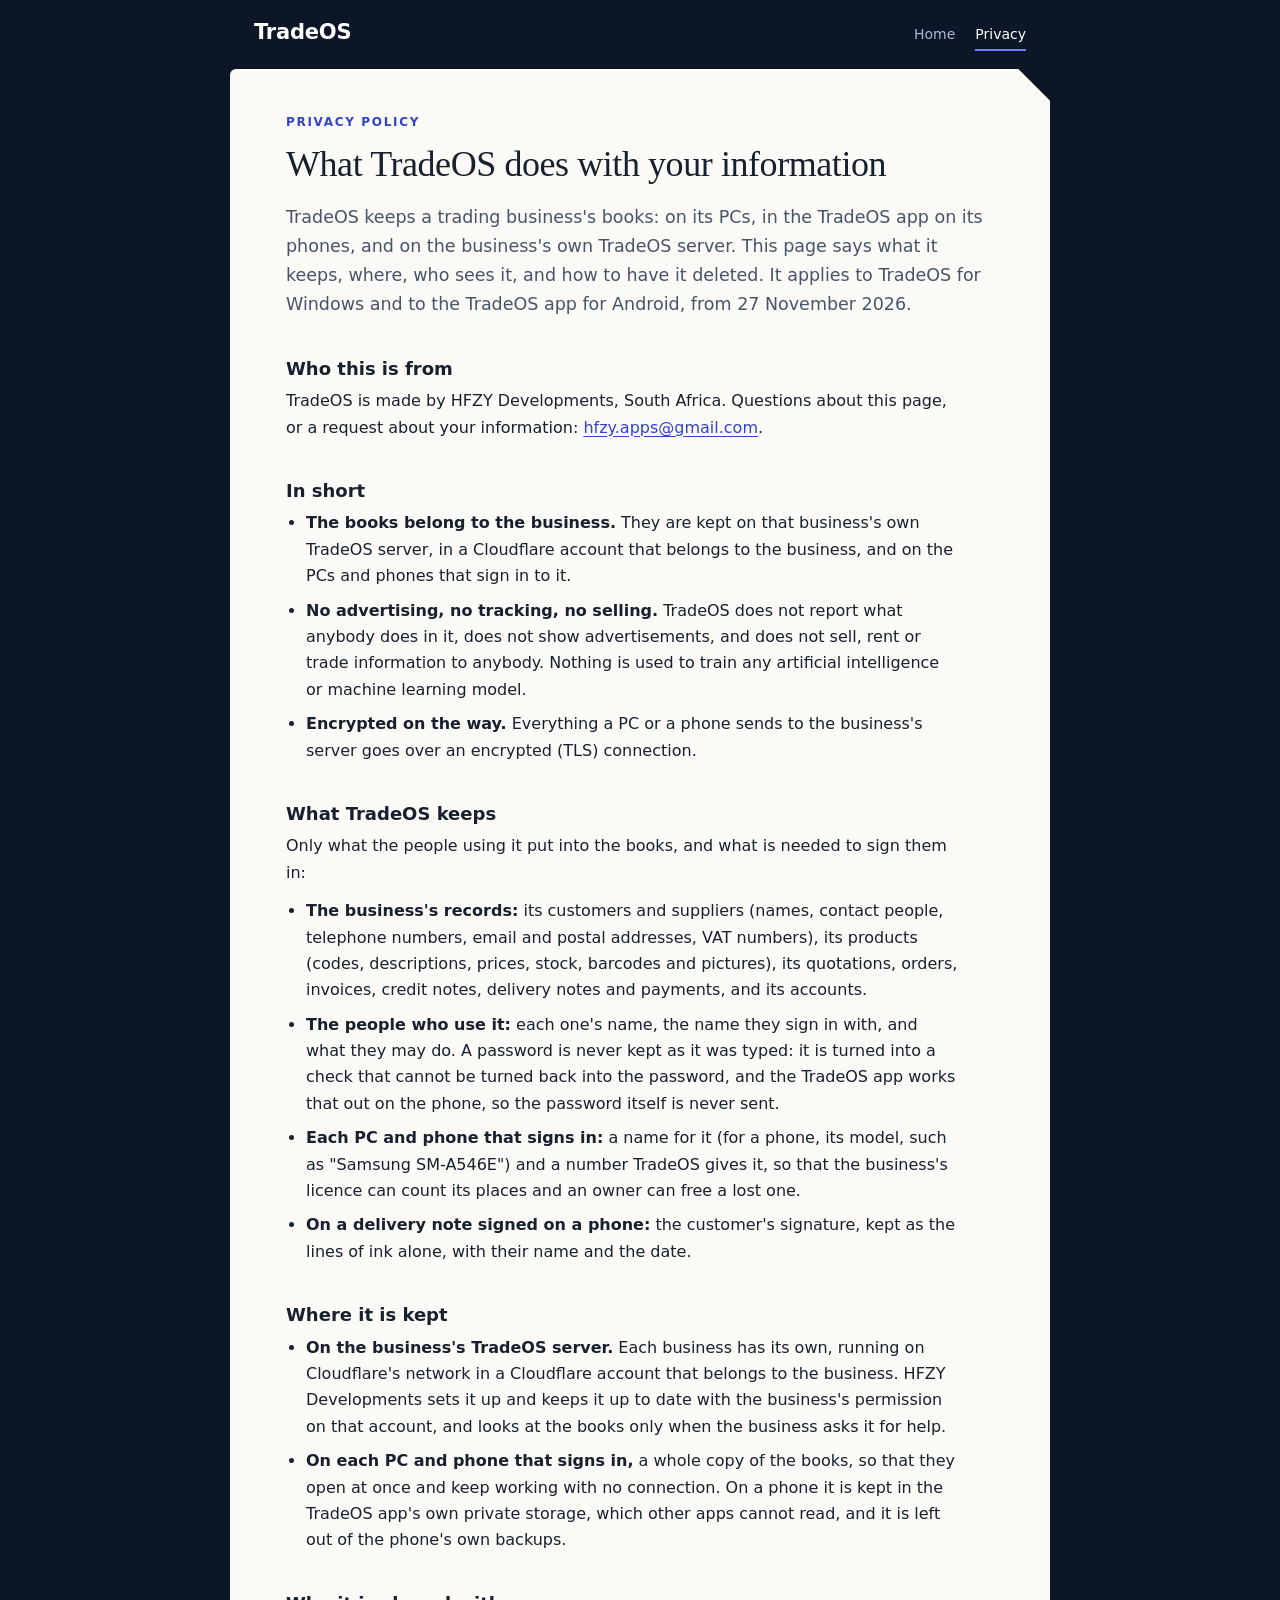
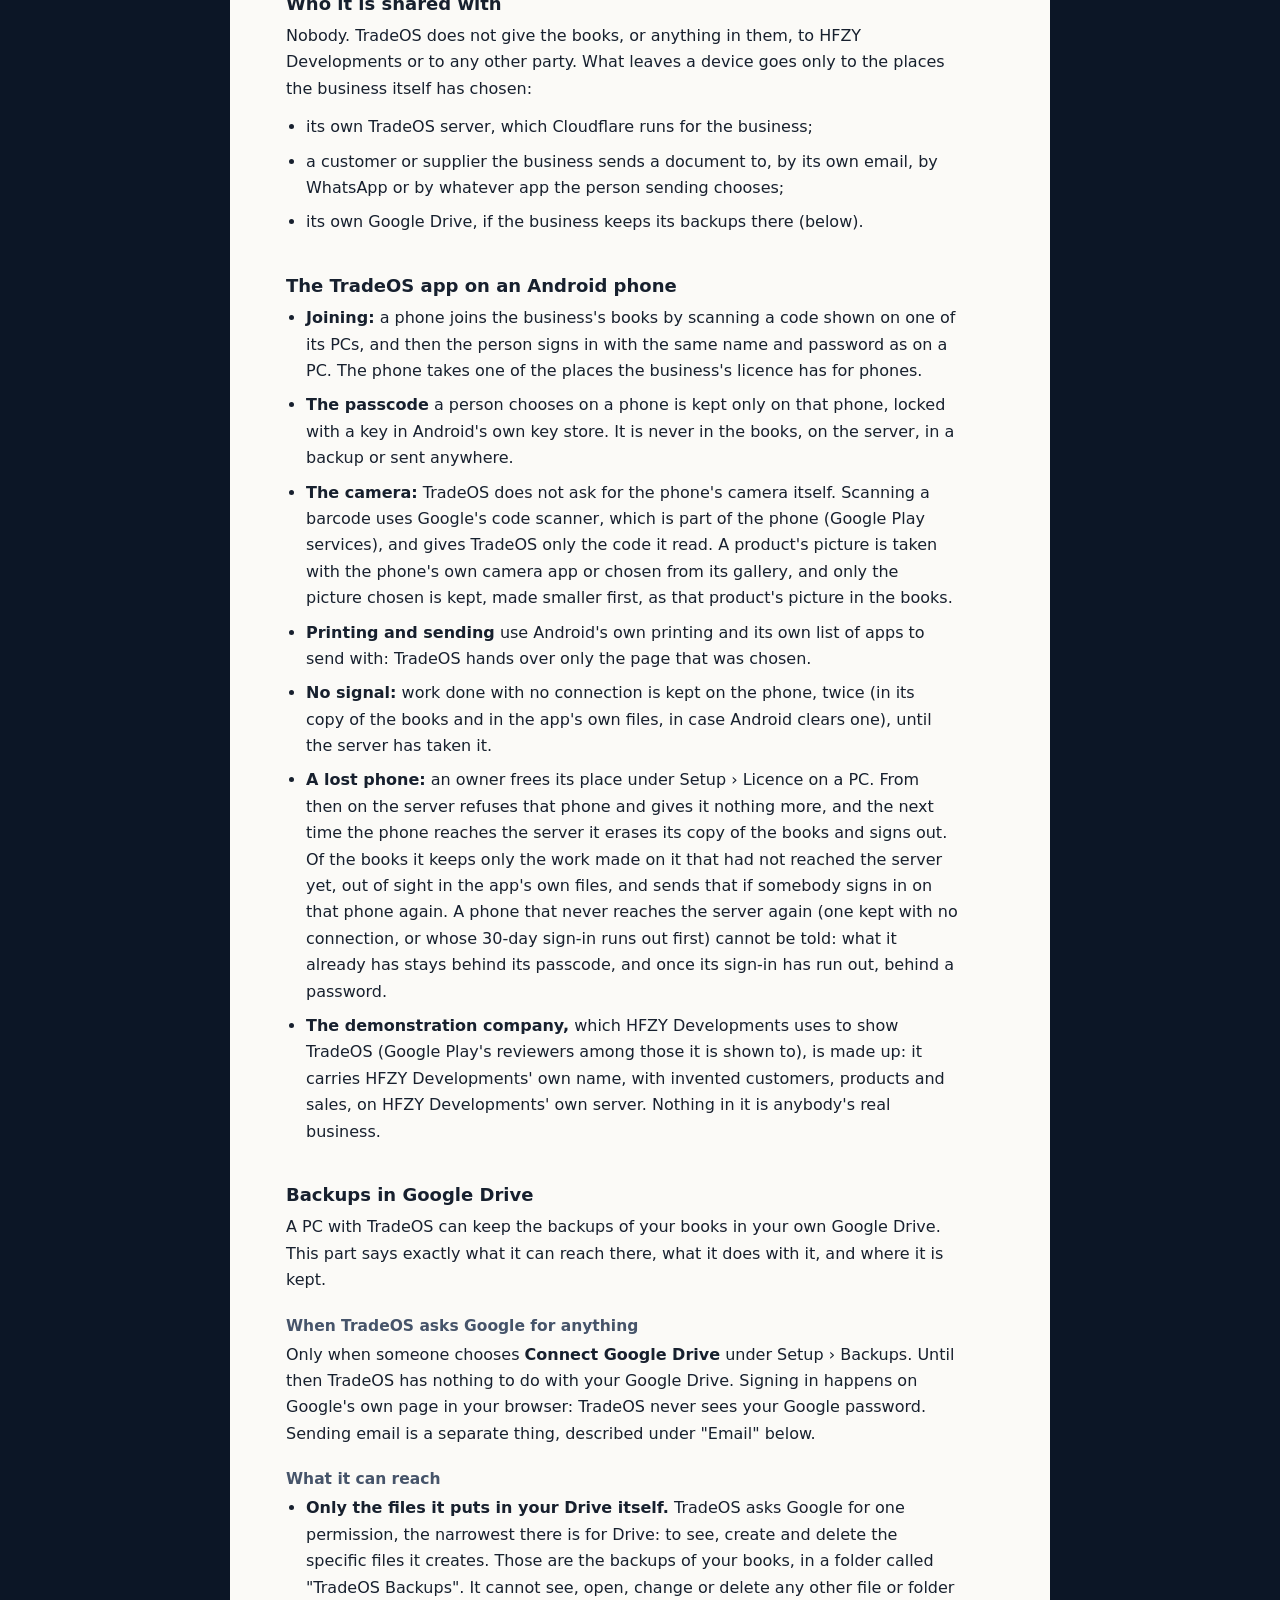
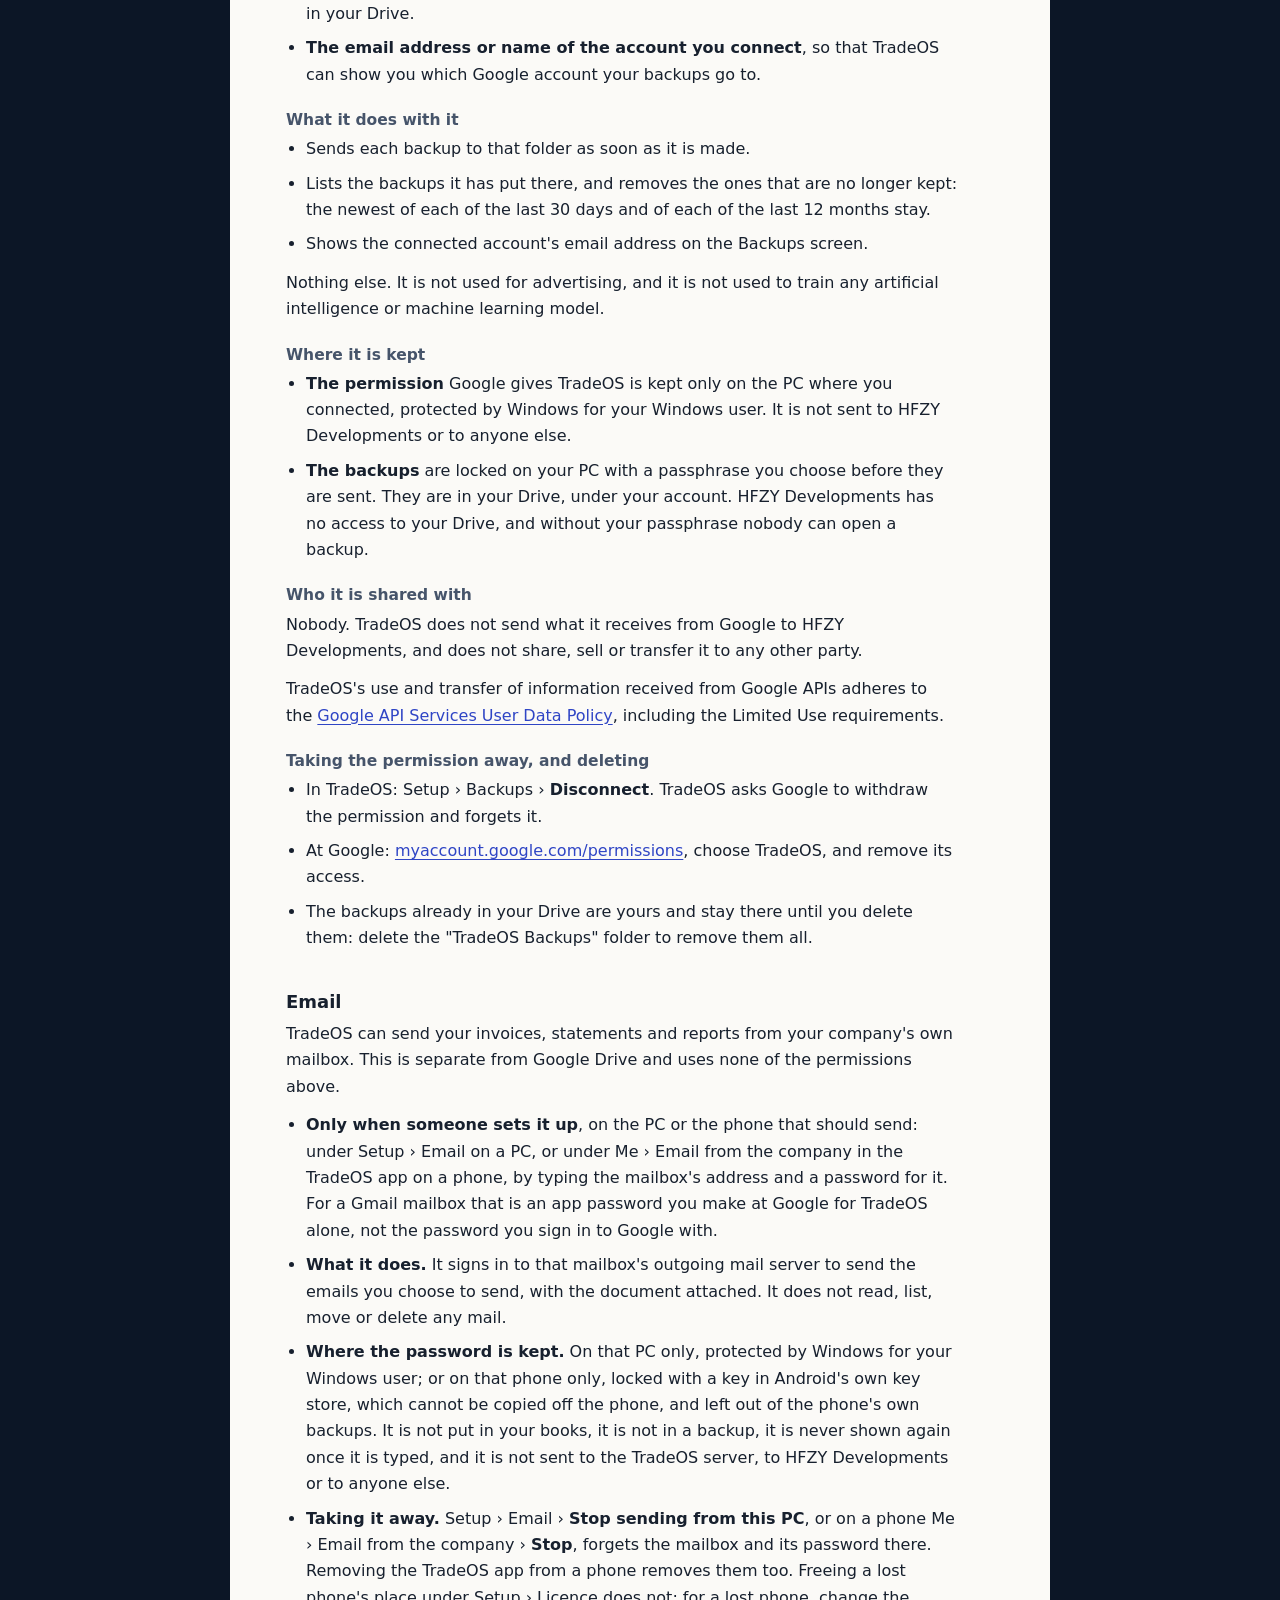
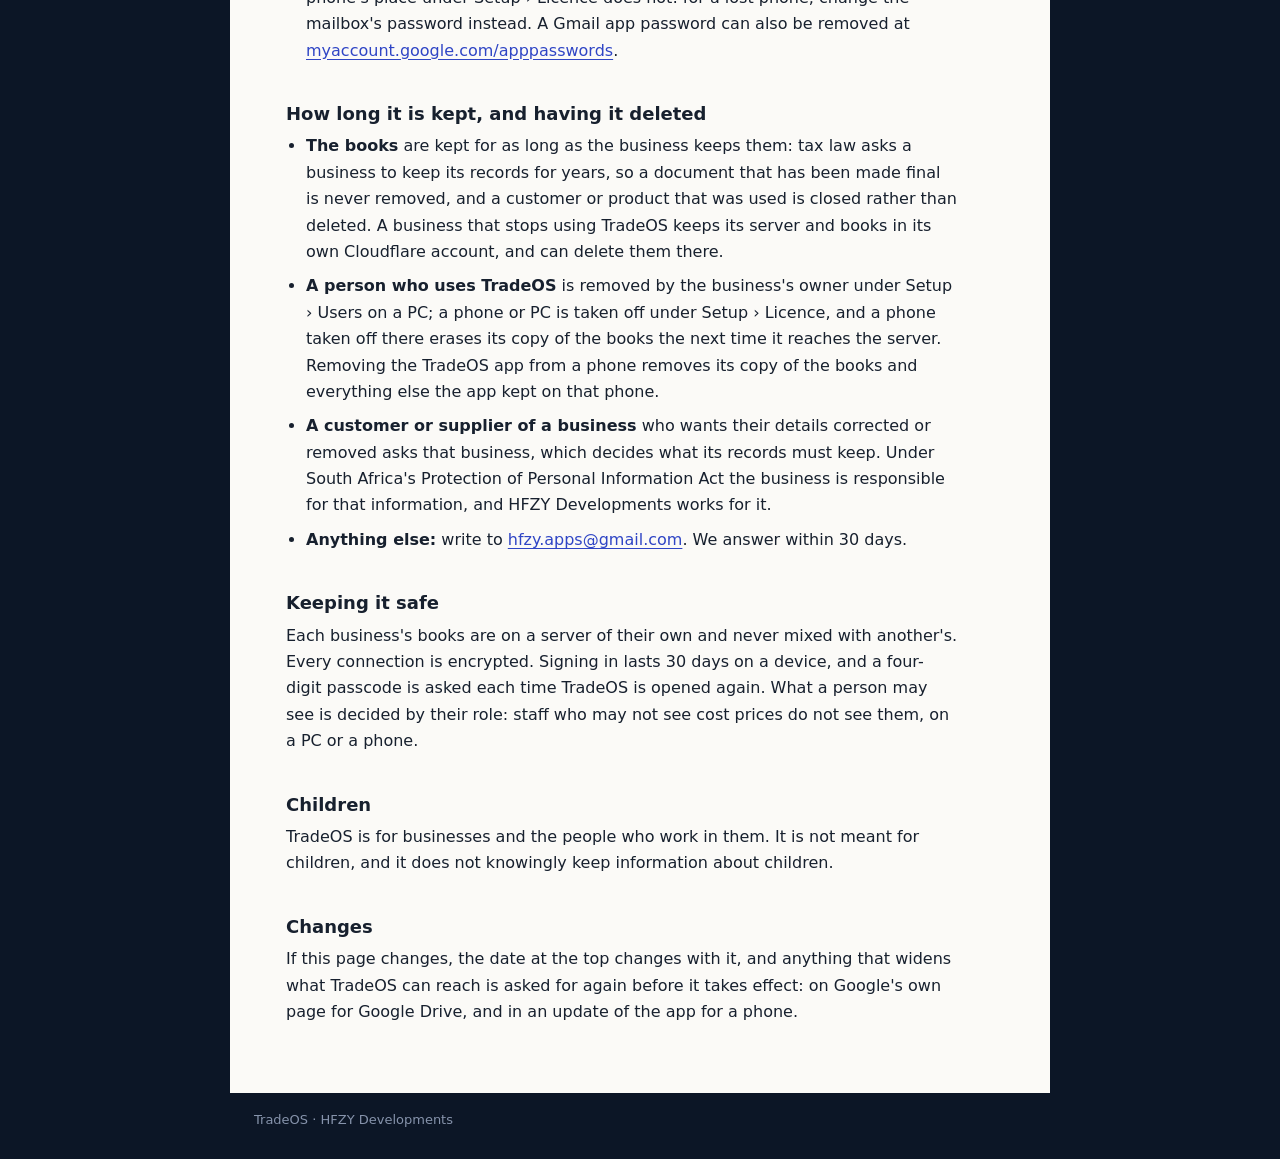
==== commit a430adbe: "privacy.html: brought up to date" ====
--- a/privacy.html
+++ b/privacy.html
@@ -18,7 +18,7 @@
   <p class="lede">TradeOS keeps a trading business's books: on its PCs, in the TradeOS app on its phones, and on the business's own TradeOS server. This page says what it keeps, where, who sees it, and how to have it deleted. It applies to TradeOS for Windows and to the TradeOS app for Android, from 27 November 2026.</p>
 
   <h2>Who this is from</h2>
-  <p>TradeOS is made by HFZY Developments, South Africa. Questions about this page, or a request about your information: <a href="mailto:sales.embassy1@gmail.com">sales.embassy1@gmail.com</a>.</p>
+  <p>TradeOS is made by HFZY Developments, South Africa. Questions about this page, or a request about your information: <a href="mailto:hfzy.apps@gmail.com">hfzy.apps@gmail.com</a>.</p>
 
   <h2>In short</h2>
   <ul>
@@ -112,7 +112,7 @@
     <li><strong>The books</strong> are kept for as long as the business keeps them: tax law asks a business to keep its records for years, so a document that has been made final is never removed, and a customer or product that was used is closed rather than deleted. A business that stops using TradeOS keeps its server and books in its own Cloudflare account, and can delete them there.</li>
     <li><strong>A person who uses TradeOS</strong> is removed by the business's owner under Setup &rsaquo; Users on a PC; a phone or PC is taken off under Setup &rsaquo; Licence, and a phone taken off there erases its copy of the books the next time it reaches the server. Removing the TradeOS app from a phone removes its copy of the books and everything else the app kept on that phone.</li>
     <li><strong>A customer or supplier of a business</strong> who wants their details corrected or removed asks that business, which decides what its records must keep. Under South Africa's Protection of Personal Information Act the business is responsible for that information, and HFZY Developments works for it.</li>
-    <li><strong>Anything else:</strong> write to <a href="mailto:sales.embassy1@gmail.com">sales.embassy1@gmail.com</a>. We answer within 30 days.</li>
+    <li><strong>Anything else:</strong> write to <a href="mailto:hfzy.apps@gmail.com">hfzy.apps@gmail.com</a>. We answer within 30 days.</li>
   </ul>
 
   <h2>Keeping it safe</h2>
